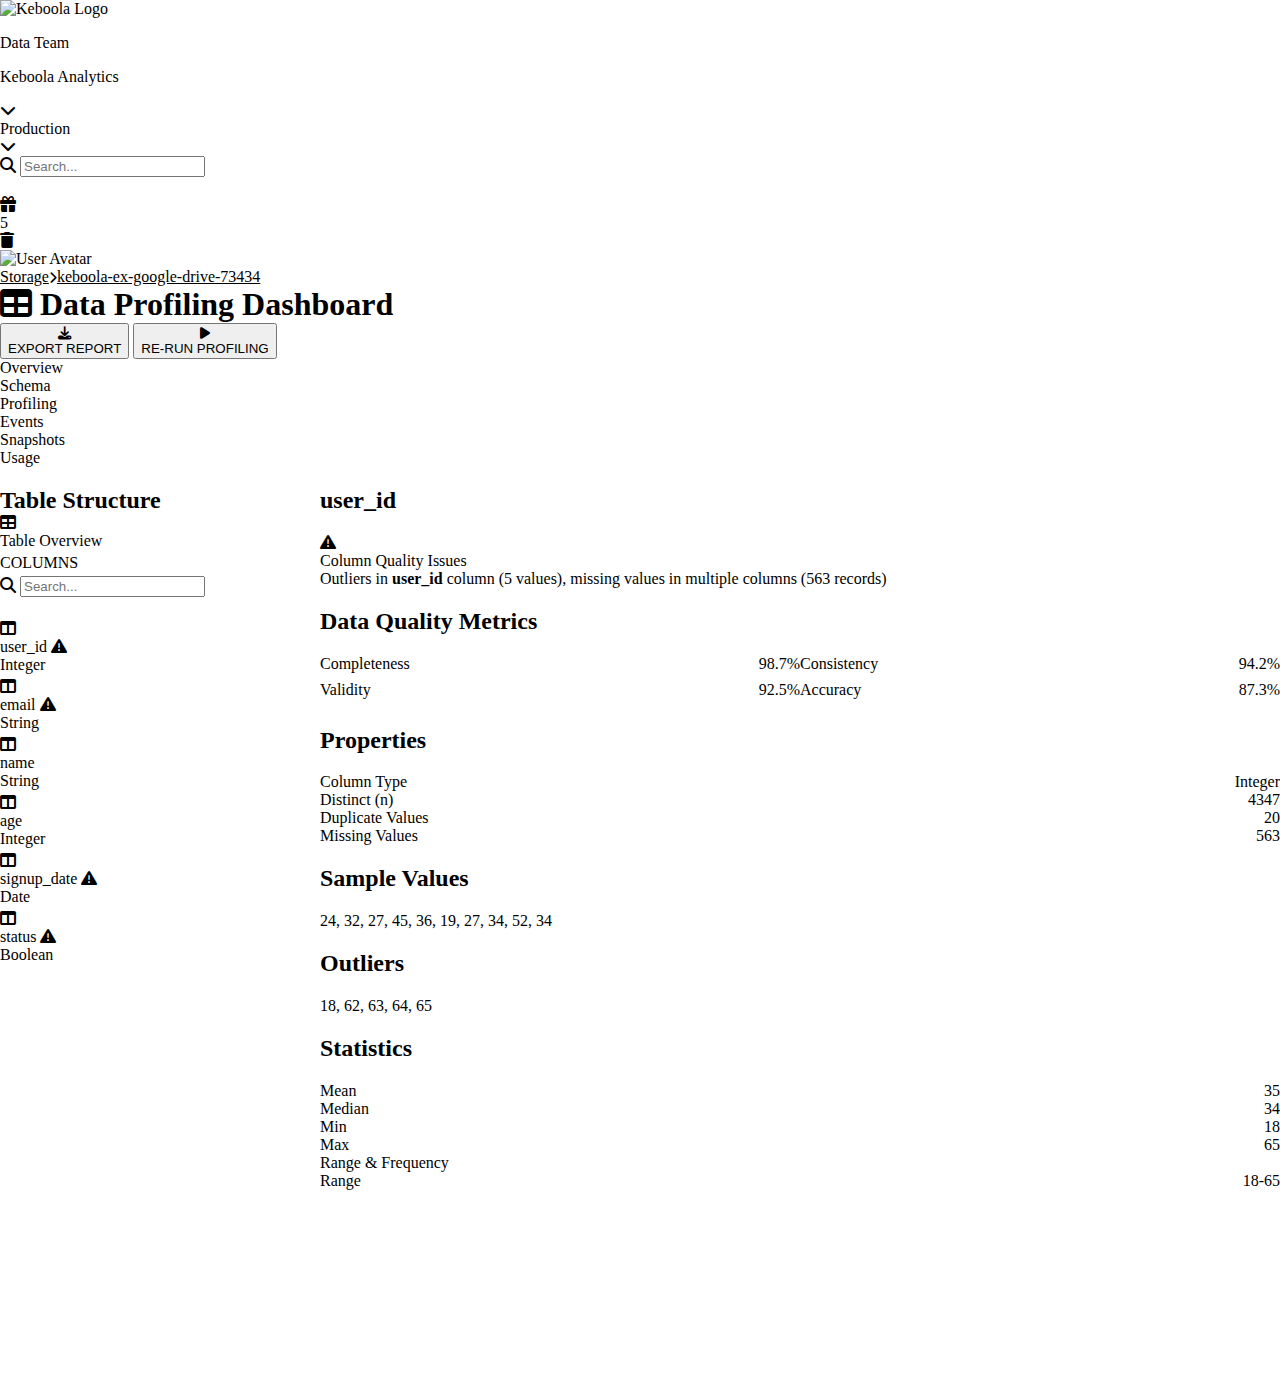
==== profiling.html @ 8a1598ea "MVP" ====
<!DOCTYPE html>
<html lang="en">
<head>
    <meta charset="UTF-8">
    <meta name="viewport" content="width=device-width, initial-scale=1.0">
    <title>Data Profiling - Keboola</title>
    
    <!-- Preload critical fonts for performance -->
    <link rel="preload" href="https://fonts.googleapis.com/css2?family=Inter:wght@400;500;600;700&display=swap" as="style">
    
    <!-- Required Dependencies -->
    <link href="https://fonts.googleapis.com/css2?family=Inter:wght@400;500;600;700&display=swap" rel="stylesheet">
    <link href="https://cdnjs.cloudflare.com/ajax/libs/font-awesome/6.5.1/css/all.min.css" rel="stylesheet">
    <link href="keboola-design-system/dist/design-system.css" rel="stylesheet">
    
    <!-- Chart.js -->
    <script src="https://cdn.jsdelivr.net/npm/chart.js"></script>
    
    <!-- REQUIRED: Base font styles -->
    <style>
        body {
            margin: 0;
            padding: 0;
            font-family: var(--font-family-base);
            background-color: var(--neutral-grey-50);
            color: var(--neutral-grey-800);
            line-height: var(--body-body-line-height);
        }
        
        /* Activity row styles */
        .activity-row {
            padding: var(--space-2);
            border-radius: 4px;
            cursor: pointer;
            transition: background-color 0.2s ease;
        }
        
        .activity-row:hover {
            background-color: var(--neutral-grey-100);
        }
        
        .activity-row.active {
            background-color: var(--secondary-blue-100);
        }
        
        .activity-row.active .activity-row__text {
            color: var(--secondary-blue-600);
            font-weight: 400;
        }
        
        .activity-row.active .fa-columns,
        .activity-row.active .fa-table {
            color: var(--secondary-blue-600) !important;
        }
    </style>
</head>
<body class="bg-grey-50">
    <!-- Topbar Component -->
    <nav class="topbar">
        <!-- Header section with logo, project info, avatar and notifications -->
        <div class="topbar__header">
            <div class="topbar__container">
                <!-- Left section with project and context -->
                <div class="topbar__section-primary">
                    <!-- Project selector -->
                    <div class="topbar__branding">
                        <img src="keboola-design-system/assets/logos/logo_navigation.svg" alt="Keboola Logo" class="topbar__logo">
                        <div class="topbar__details">
                            <p class="topbar__subtitle">Data Team</p>
                            <p class="topbar__title">Keboola Analytics</p>
                        </div>
                        <div class="icon-container icon-small">
                            <i class="fas fa-chevron-down icon-muted"></i>
                        </div>
                    </div>
                    
                    <!-- Context selector -->
                    <div class="topbar__context">
                        <span class="topbar__context-name">Production</span>
                        <div class="icon-container icon-small">
                            <i class="fas fa-chevron-down icon-muted"></i>
                        </div>
                    </div>
                </div>
                
                <!-- Right section with tools and user profile -->
                <div class="topbar__section-secondary">
                    <!-- Search -->
                    <div class="text-input size-medium">
                        <div class="content" style="min-height: 40px;">
                            <i class="fas fa-search" style="color: var(--neutral-grey-400);"></i>
                            <input type="text" placeholder="Search..." aria-label="Search columns and tables">
                        </div>
                    </div>
                    
                    <!-- Action Icons -->
                    <div class="topbar__actions">
                        <div class="icon-container icon-large topbar__action-item">
                            <i class="fas fa-gift icon-muted"></i>
                            <div class="topbar__indicator">5</div>
                        </div>
                        <div class="icon-container icon-large topbar__action-item">
                            <i class="fas fa-trash icon-muted"></i>
                        </div>
                    </div>
                    
                    <!-- User profile -->
                    <div class="topbar__avatar">
                        <img src="keboola-design-system/assets/avatars/placeholder.png" alt="User Avatar">
                    </div>
                </div>
            </div>
        </div>
    </nav>

    <!-- Main Content Container - The topbar.css automatically adds margin-top via .topbar ~ .page-container selector -->
    <div class="container page-container" style="padding: var(--space-8) var(--space-16) var(--space-16) var(--space-16)">
        <div class="content-wrapper" style="display: flex; flex-direction: column; gap: var(--space-4)">
            <!-- Breadcrumbs moved out of header -->
            
            <!-- Header with integrated breadcrumbs -->
            <header class="header" style="height: auto; min-height: 40px;">
                <div style="display: flex; flex-direction: column;">
                    <!-- Breadcrumbs now in header -->
                    <div class="breadcrumbs" style="display: flex; align-items: center; margin-bottom: var(--space-1);">
                        <div class="breadcrumbs__item">
                            <a href="#" class="link-body" style="color: var(--neutral-grey-400);">Storage</a>
                        </div>
                        <div class="breadcrumbs__divider" style="margin: 0 var(--space-2);">
                            <i class="fas fa-chevron-right icon-muted" style="font-size: 12px; color: var(--neutral-grey-400);"></i>
                        </div>
                        <div class="breadcrumbs__item">
                            <a href="#" class="link-body" style="color: var(--neutral-grey-400);">keboola-ex-google-drive-73434</a>
                        </div>
                    </div>
                    
                    <h1 class="header__title heading-1" style="margin: 0;">
                        <i class="fas fa-table icon-muted" style="margin-right: var(--space-2);"></i>
                        Data Profiling Dashboard
                    </h1>
                </div>
                <div class="header__actions">
                    <button class="btn btn-secondary btn-medium">
                        <div class="btn-icon">
                            <i class="fas fa-download icon-muted"></i>
                        </div>
                        <span class="btn-text button-text">EXPORT REPORT</span>
                    </button>
                    <button class="btn btn-primary btn-medium">
                        <div class="btn-icon">
                            <i class="fas fa-play text-white"></i>
                        </div>
                        <span class="btn-text button-text">RE-RUN PROFILING</span>
                    </button>
                </div>
            </header>
            
            <!-- Main Navigation Tabs -->
            <div class="tabs tabs-large">
                <div class="tab-item">
                    <div class="tab-content">
                        <div class="tab-text body-text-medium">Overview</div>
                    </div>
                    <div class="tab-active-line"></div>
                </div>
                <div class="tab-item">
                    <div class="tab-content">
                        <div class="tab-text body-text-medium">Schema</div>
                    </div>
                    <div class="tab-active-line"></div>
                </div>
                <div class="tab-item active">
                    <div class="tab-content">
                        <div class="tab-text body-text-medium">Profiling</div>
                    </div>
                    <div class="tab-active-line"></div>
                </div>
                <div class="tab-item">
                    <div class="tab-content">
                        <div class="tab-text body-text-medium">Events</div>
                    </div>
                    <div class="tab-active-line"></div>
                </div>
                <div class="tab-item">
                    <div class="tab-content">
                        <div class="tab-text body-text-medium">Snapshots</div>
                    </div>
                    <div class="tab-active-line"></div>
                </div>
                <div class="tab-item">
                    <div class="tab-content">
                        <div class="tab-text body-text-medium">Usage</div>
                    </div>
                    <div class="tab-active-line"></div>
                </div>
            </div>
            
            <!-- Main Content with Sidebar -->
            <section class="section">
                <!-- Main Content Grid -->
                <div class="content-layout" style="display: grid; grid-template-columns: 320px 1fr; gap: var(--space-4);">
                    <!-- Left Sidebar (1/3) - Tables List -->
                    <div class="card bg-white" style="padding: var(--space-2) var(--space-4) var(--space-4) var(--space-4);">
                        <h2 class="card__title heading-4" style="margin-bottom: var(--space-1);">Table Structure</h2>
                        <div class="card__content" style="padding: 0; display: flex; flex-direction: column; gap: var(--space-2);">
                            
                            <div style="display: flex; flex-direction: column; gap: 4px;">
                                <!-- Table Overview (removed section title) -->
                                <div class="activity-row" style="padding: var(--space-2); border-radius: 4px; cursor: pointer;" onclick="selectTableOverview(this)">
                                    <div class="activity-row__content">
                                        <div class="icon-container icon-small">
                                            <i class="fas fa-table icon-muted"></i>
                                        </div>
                                        <span class="activity-row__text">Table Overview</span>
                                    </div>
                                </div>
                                
                                <!-- Columns section title -->
                                <div style="margin: var(--space-1) 0; border-top: 1px solid var(--neutral-grey-200); padding-top: var(--space-3);">
                                    <span class="small-body-text-medium" style="color: var(--neutral-grey-800); text-transform: uppercase;">Columns</span>
                                </div>
                                
                                <!-- Search field moved below Columns divider -->
                                <div class="text-input" style="width: 100%; margin-bottom: var(--space-2);">
                                    <div class="content" style="min-height: 40px;">
                                        <i class="fas fa-search" style="color: var(--neutral-grey-400);"></i>
                                        <input type="text" placeholder="Search..." aria-label="Search columns">
                                    </div>
                                </div>
                                
                                <!-- Column items with consistent styling -->
                                <div class="activity-row" style="padding: var(--space-2); border-radius: 4px; cursor: pointer;" onclick="selectColumn('user_id', 'Integer', this)">
                                    <div class="activity-row__content">
                                        <div class="icon-container icon-small">
                                            <i class="fas fa-columns icon-muted"></i>
                                        </div>
                                        <div style="display: flex; align-items: center; gap: 4px;">
                                            <span class="activity-row__text">user_id</span>
                                            <div class="icon-container icon-small" title="Contains outliers">
                                                <i class="fas fa-exclamation-triangle" style="color: var(--warning-orange-500-base);"></i>
                                            </div>
                                        </div>
                                    </div>
                                    <div class="activity-row__meta">
                                        <span>Integer</span>
                                    </div>
                                </div>
                                
                                <div class="activity-row" style="padding: var(--space-2); border-radius: 4px; cursor: pointer;" onclick="selectColumn('email', 'String', this)">
                                    <div class="activity-row__content">
                                        <div class="icon-container icon-small">
                                            <i class="fas fa-columns icon-muted"></i>
                                        </div>
                                        <div style="display: flex; align-items: center; gap: 4px;">
                                            <span class="activity-row__text">email</span>
                                            <div class="icon-container icon-small" title="Contains missing values">
                                                <i class="fas fa-exclamation-triangle" style="color: var(--warning-orange-500-base);"></i>
                                            </div>
                                        </div>
                                    </div>
                                    <div class="activity-row__meta">
                                        <span>String</span>
                                    </div>
                                </div>
                                
                                <div class="activity-row" style="padding: var(--space-2); border-radius: 4px; cursor: pointer;" onclick="selectColumn('name', 'String', this)">
                                    <div class="activity-row__content">
                                        <div class="icon-container icon-small">
                                            <i class="fas fa-columns icon-muted"></i>
                                        </div>
                                        <span class="activity-row__text">name</span>
                                    </div>
                                    <div class="activity-row__meta">
                                        <span>String</span>
                                    </div>
                                </div>
                                
                                <div class="activity-row" style="padding: var(--space-2); border-radius: 4px; cursor: pointer;" onclick="selectColumn('age', 'Integer', this)">
                                    <div class="activity-row__content">
                                        <div class="icon-container icon-small">
                                            <i class="fas fa-columns icon-muted"></i>
                                        </div>
                                        <span class="activity-row__text">age</span>
                                    </div>
                                    <div class="activity-row__meta">
                                        <span>Integer</span>
                                    </div>
                                </div>
                                
                                <div class="activity-row" style="padding: var(--space-2); border-radius: 4px; cursor: pointer;" onclick="selectColumn('signup_date', 'Date', this)">
                                    <div class="activity-row__content">
                                        <div class="icon-container icon-small">
                                            <i class="fas fa-columns icon-muted"></i>
                                        </div>
                                        <div style="display: flex; align-items: center; gap: 4px;">
                                            <span class="activity-row__text">signup_date</span>
                                            <div class="icon-container icon-small" title="Contains missing values">
                                                <i class="fas fa-exclamation-triangle" style="color: var(--warning-orange-500-base);"></i>
                                            </div>
                                        </div>
                                    </div>
                                    <div class="activity-row__meta">
                                        <span>Date</span>
                                    </div>
                                </div>
                                
                                <div class="activity-row" style="padding: var(--space-2); border-radius: 4px; cursor: pointer;" onclick="selectColumn('status', 'Boolean', this)">
                                    <div class="activity-row__content">
                                        <div class="icon-container icon-small">
                                            <i class="fas fa-columns icon-muted"></i>
                                        </div>
                                        <div style="display: flex; align-items: center; gap: 4px;">
                                            <span class="activity-row__text">status</span>
                                            <div class="icon-container icon-small" title="Contains missing values">
                                                <i class="fas fa-exclamation-triangle" style="color: var(--warning-orange-500-base);"></i>
                                            </div>
                                        </div>
                                    </div>
                                    <div class="activity-row__meta">
                                        <span>Boolean</span>
                                    </div>
                                </div>
                            </div>
                        </div>
                    </div>

                    <!-- Right Content (2/3) - Data Summary and Quality -->
                    <div style="display: flex; flex-direction: column; gap: var(--space-4);">
                        <!-- Column Title -->
                        <h2 class="heading-2" id="column-title" style="padding-bottom: 0;">user_id</h2>
                        
                        <!-- Detected Issues Banner with Title -->
                        <div class="banner style-variant-warning">
                            <div class="icon-container icon-small">
                                <i class="fas fa-exclamation-triangle icon-warning"></i>
                            </div>
                            <div class="content">
                                <div class="title body-text-medium">Column Quality Issues</div>
                                <div class="text body-text">Outliers in <strong>user_id</strong> column (5 values), missing values in multiple columns (563 records)</div>
                            </div>
                        </div>
                        
                        <!-- Data Quality Widget -->
                        <div class="card bg-white">
                            <h2 class="card__title heading-4">Data Quality Metrics</h2>
                            <div class="card__content">
                                <div style="display: grid; grid-template-columns: 1fr 1fr; gap: var(--space-4);">
                                    <!-- Left column metrics -->
                                    <div style="display: flex; flex-direction: column; gap: var(--space-3);">
                                        <div>
                                            <div class="body-text-medium" style="margin-bottom: var(--space-2); display: flex; justify-content: space-between;">
                                                <span style="color: var(--neutral-grey-500-base); font-weight: 400;">Completeness</span>
                                                <span>98.7%</span>
                                            </div>
                                            <div style="height: 8px; background-color: var(--neutral-grey-200); border-radius: 4px;">
                                                <div style="height: 100%; width: 98.7%; background-color: var(--success-green-500-base); border-radius: 4px;"></div>
                                            </div>
                                        </div>
                                        
                                        <div>
                                            <div class="body-text-medium" style="margin-bottom: var(--space-2); display: flex; justify-content: space-between;">
                                                <span style="color: var(--neutral-grey-500-base); font-weight: 400;">Validity</span>
                                                <span>92.5%</span>
                                            </div>
                                            <div style="height: 8px; background-color: var(--neutral-grey-200); border-radius: 4px;">
                                                <div style="height: 100%; width: 92.5%; background-color: var(--success-green-500-base); border-radius: 4px;"></div>
                                            </div>
                                        </div>
                                    </div>
                                    
                                    <!-- Right column metrics -->
                                    <div style="display: flex; flex-direction: column; gap: var(--space-3);">
                                        <div>
                                            <div class="body-text-medium" style="margin-bottom: var(--space-2); display: flex; justify-content: space-between;">
                                                <span style="color: var(--neutral-grey-500-base); font-weight: 400;">Consistency</span>
                                                <span>94.2%</span>
                                            </div>
                                            <div style="height: 8px; background-color: var(--neutral-grey-200); border-radius: 4px;">
                                                <div style="height: 100%; width: 94.2%; background-color: var(--success-green-500-base); border-radius: 4px;"></div>
                                            </div>
                                        </div>
                                        
                                        <div>
                                            <div class="body-text-medium" style="margin-bottom: var(--space-2); display: flex; justify-content: space-between;">
                                                <span style="color: var(--neutral-grey-500-base); font-weight: 400;">Accuracy</span>
                                                <span>87.3%</span>
                                            </div>
                                            <div style="height: 8px; background-color: var(--neutral-grey-200); border-radius: 4px;">
                                                <div style="height: 100%; width: 87.3%; background-color: var(--warning-orange-500-base); border-radius: 4px;"></div>
                                            </div>
                                        </div>
                                    </div>
                                </div>
                            </div>
                        </div>
                        
                        <!-- Properties -->
                        <div class="card bg-white">
                            <h2 class="card__title heading-4">Properties</h2>
                            <div class="card__content">
                                <div style="display: flex; flex-direction: column; gap: var(--space-2);">
                                    <div style="display: flex; justify-content: space-between; margin-bottom: var(--space-1);">
                                        <span class="body-text-medium" style="color: var(--neutral-grey-500-base); font-weight: 400;">Column Type</span>
                                        <span class="body-text-medium">Integer</span>
                                    </div>
                                    <div style="display: flex; justify-content: space-between; margin-bottom: var(--space-1);">
                                        <span class="body-text-medium" style="color: var(--neutral-grey-500-base); font-weight: 400;">Distinct (n)</span>
                                        <span class="body-text-medium">4347</span>
                                    </div>
                                    <div style="display: flex; justify-content: space-between; margin-bottom: var(--space-1);">
                                        <span class="body-text-medium" style="color: var(--neutral-grey-500-base); font-weight: 400;">Duplicate Values</span>
                                        <span class="body-text-medium">20</span>
                                    </div>
                                    <div style="display: flex; justify-content: space-between; margin-bottom: var(--space-1);">
                                        <span class="body-text-medium" style="color: var(--neutral-grey-500-base); font-weight: 400;">Missing Values</span>
                                        <span class="body-text-medium">563</span>
                                    </div>
                                </div>
                            </div>
                        </div>
                        
                        <!-- Sample Values Card -->
                        <div class="card bg-white">
                            <h2 class="card__title heading-4">Sample Values</h2>
                            <div class="card__content">
                                <span class="body-text-medium">24, 32, 27, 45, 36, 19, 27, 34, 52, 34</span>
                            </div>
                        </div>
                        
                        <!-- Outliers Card -->
                        <div class="card bg-white">
                            <h2 class="card__title heading-4">Outliers</h2>
                            <div class="card__content">
                                <span class="body-text-medium">18, 62, 63, 64, 65</span>
                            </div>
                        </div>

                        <!-- Statistics Card -->
                        <div class="card bg-white">
                            <h2 class="card__title heading-4">Statistics</h2>
                            <div class="card__content">
                                <div style="display: flex; flex-direction: column; gap: var(--space-2);">
                                    <div style="display: flex; justify-content: space-between; margin-bottom: var(--space-1);">
                                        <span class="body-text-medium" style="color: var(--neutral-grey-500-base); font-weight: 400;">Mean</span>
                                        <span class="body-text-medium">35</span>
                                    </div>
                                    <div style="display: flex; justify-content: space-between; margin-bottom: var(--space-1);">
                                        <span class="body-text-medium" style="color: var(--neutral-grey-500-base); font-weight: 400;">Median</span>
                                        <span class="body-text-medium">34</span>
                                    </div>
                                    <div style="display: flex; justify-content: space-between; margin-bottom: var(--space-1);">
                                        <span class="body-text-medium" style="color: var(--neutral-grey-500-base); font-weight: 400;">Min</span>
                                        <span class="body-text-medium">18</span>
                                    </div>
                                    <div style="display: flex; justify-content: space-between; margin-bottom: var(--space-1);">
                                        <span class="body-text-medium" style="color: var(--neutral-grey-500-base); font-weight: 400;">Max</span>
                                        <span class="body-text-medium">65</span>
                                    </div>
                                </div>
                            </div>
                        </div>
                        
                        <!-- Range & Frequency -->
                        <div class="card">
                            <div class="card__header">
                                <span class="card__title">Range & Frequency</span>
                            </div>
                            <div class="card__content">
                                <div style="display: flex; justify-content: space-between; margin-bottom: var(--space-2);">
                                    <span class="body-text-medium" style="color: var(--neutral-grey-500-base); font-weight: 400;">Range</span>
                                    <span class="body-text-medium">18-65</span>
                                </div>
                                <div style="height: 200px;">
                                    <canvas id="frequencyChart"></canvas>
                                </div>
                            </div>
                        </div>
                    </div>
                </div>
            </section>
        </div>
    </div>

    <script>
        // Column data mapping (sample data for each column)
        const columnData = {
            'user_id': {
                properties: {
                    columnType: 'Integer',
                    distinct: 12458,
                    duplicates: 0,
                    missing: 0
                },
                sampleValues: '10001, 10002, 10003, 10004, 10005, 10006, 10007, 10008, 10009, 10010',
                outliers: '20455, 20456, 20457, 20458, 20459',
                statistics: {
                    mean: 15229,
                    median: 15230,
                    min: 10001,
                    max: 20458
                },
                qualityMetrics: {
                    completeness: 100.0,
                    validity: 100.0,
                    consistency: 100.0,
                    accuracy: 100.0
                },
                rangeFrequency: {
                    range: '10001-20458',
                    chartData: [2491, 2492, 2491, 2492, 2492]
                }
            },
            'email': {
                properties: {
                    columnType: 'String',
                    distinct: 12245,
                    duplicates: 213,
                    missing: 124
                },
                sampleValues: 'john.doe@company.com, alice.smith@email.net, robert.jones@domain.org, sarah.wilson@mail.com',
                outliers: 'n/a',
                statistics: {
                    mean: 'N/A',
                    median: 'N/A',
                    min: 'N/A',
                    max: 'N/A'
                },
                qualityMetrics: {
                    completeness: 99.0,
                    validity: 98.2,
                    consistency: 97.1,
                    accuracy: 96.5
                },
                rangeFrequency: {
                    range: 'N/A',
                    chartData: [1224, 3674, 4898, 1837, 612]
                }
            },
            'name': {
                properties: {
                    columnType: 'String',
                    distinct: 11245,
                    duplicates: 1213,
                    missing: 89
                },
                sampleValues: 'John Smith, Alice Johnson, Robert Wilson, Sarah Davis, Michael Brown',
                outliers: 'n/a',
                statistics: {
                    mean: 'N/A',
                    median: 'N/A',
                    min: 'N/A',
                    max: 'N/A'
                },
                qualityMetrics: {
                    completeness: 99.3,
                    validity: 99.8,
                    consistency: 94.2,
                    accuracy: 95.6
                },
                rangeFrequency: {
                    range: 'N/A',
                    chartData: [2249, 3374, 4122, 1837, 787]
                }
            },
            'age': {
                properties: {
                    columnType: 'Integer',
                    distinct: 82,
                    duplicates: 12376,
                    missing: 156
                },
                sampleValues: '25, 31, 42, 28, 35, 47, 39, 33, 51, 29',
                outliers: '14, 15, 92, 95, 97',
                statistics: {
                    mean: 38,
                    median: 35,
                    min: 14,
                    max: 97
                },
                qualityMetrics: {
                    completeness: 98.7,
                    validity: 99.1,
                    consistency: 95.8,
                    accuracy: 94.7
                },
                rangeFrequency: {
                    range: '14-97',
                    chartData: [624, 4983, 4858, 1837, 156]
                }
            },
            'signup_date': {
                properties: {
                    columnType: 'Date',
                    distinct: 892,
                    duplicates: 11566,
                    missing: 279
                },
                sampleValues: '2024-02-15, 2024-02-14, 2024-02-13, 2024-02-12, 2024-02-11',
                outliers: '2020-01-12, 2020-02-23',
                statistics: {
                    mean: '2022-08-15',
                    median: '2023-06-23',
                    min: '2020-01-12',
                    max: '2024-02-15'
                },
                qualityMetrics: {
                    completeness: 97.8,
                    validity: 99.9,
                    consistency: 93.2,
                    accuracy: 96.1
                },
                rangeFrequency: {
                    range: '2020-2024',
                    chartData: [623, 1245, 2491, 3736, 4363]
                }
            },
            'status': {
                properties: {
                    columnType: 'Boolean',
                    distinct: 2,
                    duplicates: 12456,
                    missing: 53
                },
                sampleValues: 'true, false, true, true, false',
                outliers: 'n/a',
                statistics: {
                    mean: '0.82 (82% true)',
                    median: 'N/A',
                    min: 'false',
                    max: 'true'
                },
                qualityMetrics: {
                    completeness: 99.6,
                    validity: 100.0,
                    consistency: 100.0,
                    accuracy: 99.5
                },
                rangeFrequency: {
                    range: 'Boolean',
                    chartData: [82, 18, 0, 0, 0]
                }
            }
        };

        // Function to update content based on selected column
        function selectColumn(columnName, columnType, element) {
            // Update active status in column list
            const allColumns = document.querySelectorAll('.activity-row');
            allColumns.forEach(col => {
                col.classList.remove('active');
                
                // Reset icon muted state
                const icon = col.querySelector('.fas.fa-columns');
                if (icon) {
                    icon.classList.add('icon-muted');
                }
            });
            
            // Set active styles for selected column
            element.classList.add('active');
            
            // Update column icon
            const columnIcon = element.querySelector('.fas.fa-columns');
            if (columnIcon) {
                columnIcon.classList.remove('icon-muted');
            }
            
            // Get column data
            const data = columnData[columnName];
            if (!data) return;
            
            // Restore the original column view if we're coming from table overview
            const rightPanel = document.querySelector('.content-layout > div:last-child');
            if (rightPanel) {
                // Check if we're in table overview mode
                const cards = rightPanel.querySelectorAll('.card');
                if (cards.length > 0) {
                    const firstCardTitle = cards[0].querySelector('.card__title');
                    if (firstCardTitle && firstCardTitle.textContent === 'Data Summary') {
                        // We need to restore the column view structure
                        rightPanel.innerHTML = `
                            <h2 class="heading-2" id="column-title" style="padding-bottom: 0;">${columnName}</h2>
                            
                            <div class="banner style-variant-warning">
                                <div class="icon-container icon-small">
                                    <i class="fas fa-exclamation-triangle icon-warning"></i>
                                </div>
                                <div class="content">
                                    <div class="title body-text-medium">Column Quality Issues</div>
                                    <div class="text body-text"></div>
                                </div>
                            </div>
                            
                            <div class="card bg-white">
                                <h2 class="card__title heading-4">Data Quality Metrics</h2>
                                <div class="card__content">
                                    <div style="display: grid; grid-template-columns: 1fr 1fr; gap: var(--space-4);">
                                        <!-- Left column metrics -->
                                        <div style="display: flex; flex-direction: column; gap: var(--space-3);">
                                            <div>
                                                <div class="body-text-medium" style="margin-bottom: var(--space-2); display: flex; justify-content: space-between;">
                                                    <span style="color: var(--neutral-grey-500-base); font-weight: 400;">Completeness</span>
                                                    <span>98.7%</span>
                                                </div>
                                                <div style="height: 8px; background-color: var(--neutral-grey-200); border-radius: 4px;">
                                                    <div style="height: 100%; width: 98.7%; background-color: var(--success-green-500-base); border-radius: 4px;"></div>
                                                </div>
                                            </div>
                                            
                                            <div>
                                                <div class="body-text-medium" style="margin-bottom: var(--space-2); display: flex; justify-content: space-between;">
                                                    <span style="color: var(--neutral-grey-500-base); font-weight: 400;">Validity</span>
                                                    <span>92.5%</span>
                                                </div>
                                                <div style="height: 8px; background-color: var(--neutral-grey-200); border-radius: 4px;">
                                                    <div style="height: 100%; width: 92.5%; background-color: var(--success-green-500-base); border-radius: 4px;"></div>
                                                </div>
                                            </div>
                                        </div>
                                        
                                        <!-- Right column metrics -->
                                        <div style="display: flex; flex-direction: column; gap: var(--space-3);">
                                            <div>
                                                <div class="body-text-medium" style="margin-bottom: var(--space-2); display: flex; justify-content: space-between;">
                                                    <span style="color: var(--neutral-grey-500-base); font-weight: 400;">Consistency</span>
                                                    <span>94.2%</span>
                                                </div>
                                                <div style="height: 8px; background-color: var(--neutral-grey-200); border-radius: 4px;">
                                                    <div style="height: 100%; width: 94.2%; background-color: var(--success-green-500-base); border-radius: 4px;"></div>
                                                </div>
                                            </div>
                                            
                                            <div>
                                                <div class="body-text-medium" style="margin-bottom: var(--space-2); display: flex; justify-content: space-between;">
                                                    <span style="color: var(--neutral-grey-500-base); font-weight: 400;">Accuracy</span>
                                                    <span>87.3%</span>
                                                </div>
                                                <div style="height: 8px; background-color: var(--neutral-grey-200); border-radius: 4px;">
                                                    <div style="height: 100%; width: 87.3%; background-color: var(--warning-orange-500-base); border-radius: 4px;"></div>
                                                </div>
                                            </div>
                                        </div>
                                    </div>
                                </div>
                            </div>
                            
                            <div class="card bg-white">
                                <h2 class="card__title heading-4">Properties</h2>
                                <div class="card__content"></div>
                            </div>
                            
                            <div class="card bg-white">
                                <h2 class="card__title heading-4">Sample Values</h2>
                                <div class="card__content"></div>
                            </div>
                            
                            <div class="card bg-white">
                                <h2 class="card__title heading-4">Outliers</h2>
                                <div class="card__content"></div>
                            </div>

                            <div class="card bg-white">
                                <h2 class="card__title heading-4">Statistics</h2>
                                <div class="card__content"></div>
                            </div>
                            
                            <div class="card">
                                <div class="card__header">
                                    <span class="card__title">Range & Frequency</span>
                                </div>
                                <div class="card__content">
                                    <div style="display: flex; justify-content: space-between; margin-bottom: var(--space-2);">
                                        <span class="body-text-medium" style="color: var(--neutral-grey-500-base); font-weight: 400;">Range</span>
                                        <span class="body-text-medium">18-65</span>
                                    </div>
                                    <div style="height: 200px;">
                                        <canvas id="frequencyChart"></canvas>
                                    </div>
                                </div>
                            </div>
                        `;
                    }
                }
            }
            
            // Update banner content with column name
            const bannerTitleElement = document.querySelector('.banner .title');
            const bannerTextElement = document.querySelector('.banner .text');
            
            if (bannerTitleElement && bannerTextElement) {
                // Check if the selected column has a warning icon
                const selectedColumn = document.querySelector('.activity-row.active');
                const hasWarningIcon = selectedColumn && selectedColumn.querySelector('.fa-exclamation-triangle');
                
                if (hasWarningIcon) {
                    bannerTitleElement.textContent = 'Column Quality Issues';
                    
                    // Create appropriate warning message based on column data
                    let warningMessage = '';
                    
                    // Check for outliers
                    if (data.outliers && data.outliers !== 'n/a') {
                        const outliersList = data.outliers.split(',');
                        warningMessage += `${outliersList.length} outliers found`;
                    }
                    
                    // Check for missing values
                    if (data.properties.missing > 0) {
                        if (warningMessage) {
                            warningMessage += ', ';
                        }
                        warningMessage += `${data.properties.missing} missing values`;
                    }
                    
                    bannerTextElement.innerHTML = warningMessage;
                    
                    // Show the banner
                    const bannerElement = document.querySelector('.banner');
                    if (bannerElement) {
                        bannerElement.style.display = '';
                    }
                } else {
                    // Hide the banner if no warning icon
                    const bannerElement = document.querySelector('.banner');
                    if (bannerElement) {
                        bannerElement.style.display = 'none';
                    }
                }
            }
            
            // Update column title at the top of the right panel
            const columnTitleElement = document.getElementById('column-title');
            if (columnTitleElement) {
                columnTitleElement.textContent = columnName;
            }
            
            // Use helper function to find and update elements
            function updateCardContent(cardTitleText, newContent) {
                const cardTitles = document.querySelectorAll('.card__title');
                for (let i = 0; i < cardTitles.length; i++) {
                    if (cardTitles[i].textContent.trim() === cardTitleText) {
                        const contentEl = cardTitles[i].closest('.card').querySelector('.card__content');
                        if (contentEl) {
                            contentEl.innerHTML = newContent;
                            return true;
                        }
                    }
                }
                return false;
            }
            
            // Update Properties card
            updateCardContent('Properties', `
                <div style="display: flex; flex-direction: column; gap: var(--space-2);">
                    <div style="display: flex; justify-content: space-between; margin-bottom: var(--space-1);">
                        <span class="body-text-medium" style="color: var(--neutral-grey-500-base); font-weight: 400;">Column Type</span>
                        <span class="body-text-medium">${data.properties.columnType}</span>
                    </div>
                    <div style="display: flex; justify-content: space-between; margin-bottom: var(--space-1);">
                        <span class="body-text-medium" style="color: var(--neutral-grey-500-base); font-weight: 400;">Distinct (n)</span>
                        <span class="body-text-medium">${data.properties.distinct}</span>
                    </div>
                    <div style="display: flex; justify-content: space-between; margin-bottom: var(--space-1);">
                        <span class="body-text-medium" style="color: var(--neutral-grey-500-base); font-weight: 400;">Duplicate Values</span>
                        <span class="body-text-medium">${data.properties.duplicates}</span>
                    </div>
                    <div style="display: flex; justify-content: space-between; margin-bottom: var(--space-1);">
                        <span class="body-text-medium" style="color: var(--neutral-grey-500-base); font-weight: 400;">Missing Values</span>
                        <span class="body-text-medium">${data.properties.missing}</span>
                    </div>
                </div>
            `);
            
            // Update Sample Values card
            updateCardContent('Sample Values', `
                <span class="body-text-medium">${data.sampleValues}</span>
            `);
            
            // Update Outliers card
            updateCardContent('Outliers', `
                <span class="body-text-medium">${data.outliers}</span>
            `);
            
            // Update Statistics card
            updateCardContent('Statistics', `
                <div style="display: flex; flex-direction: column; gap: var(--space-2);">
                    <div style="display: flex; justify-content: space-between; margin-bottom: var(--space-1);">
                        <span class="body-text-medium" style="color: var(--neutral-grey-500-base); font-weight: 400;">Mean</span>
                        <span class="body-text-medium">${data.statistics.mean}</span>
                    </div>
                    <div style="display: flex; justify-content: space-between; margin-bottom: var(--space-1);">
                        <span class="body-text-medium" style="color: var(--neutral-grey-500-base); font-weight: 400;">Median</span>
                        <span class="body-text-medium">${data.statistics.median}</span>
                    </div>
                    <div style="display: flex; justify-content: space-between; margin-bottom: var(--space-1);">
                        <span class="body-text-medium" style="color: var(--neutral-grey-500-base); font-weight: 400;">Min</span>
                        <span class="body-text-medium">${data.statistics.min}</span>
                    </div>
                    <div style="display: flex; justify-content: space-between; margin-bottom: var(--space-1);">
                        <span class="body-text-medium" style="color: var(--neutral-grey-500-base); font-weight: 400;">Max</span>
                        <span class="body-text-medium">${data.statistics.max}</span>
                    </div>
                </div>
            `);
            
            // Update Quality Metrics
            updateQualityMetrics(data.qualityMetrics);
            
            // Update Range & Frequency
            const rangeFrequencyCards = document.querySelectorAll('.card__title');
            for (let i = 0; i < rangeFrequencyCards.length; i++) {
                if (rangeFrequencyCards[i].textContent.trim() === 'Range & Frequency') {
                    const contentEl = rangeFrequencyCards[i].closest('.card').querySelector('.card__content');
                    if (contentEl) {
                        const firstDiv = contentEl.querySelector('div:first-child');
                        if (firstDiv) {
                            firstDiv.innerHTML = `
                                <span class="body-text-medium" style="color: var(--neutral-grey-500-base); font-weight: 400;">Range</span>
                                <span class="body-text-medium">${data.rangeFrequency.range}</span>
                            `;
                        }
                    }
                    break;
                }
            }
            
            // Update chart
            updateFrequencyChart(columnName, data.rangeFrequency.chartData);
            
            // Update URL with column parameter to enable bookmarking and sharing
            const url = new URL(window.location.href);
            url.searchParams.set('column', columnName);
            history.pushState({column: columnName}, '', url);
        }
        
        // Helper function to update quality metrics
        function updateQualityMetrics(metrics) {
            // Find the Data Quality Metrics card
            const cardTitles = document.querySelectorAll('.card__title');
            let qualityMetricsCard = null;
            
            for (let i = 0; i < cardTitles.length; i++) {
                if (cardTitles[i].textContent.trim() === 'Data Quality Metrics') {
                    qualityMetricsCard = cardTitles[i].closest('.card');
                    break;
                }
            }
            
            if (!qualityMetricsCard) return;
            
            // Get the grid container for metrics
            const gridContainer = qualityMetricsCard.querySelector('.card__content > div');
            if (!gridContainer) return;
            
            // Get the left and right columns
            const columns = gridContainer.querySelectorAll('div');
            if (columns.length < 2) return;
            
            // Update Completeness (first metric in left column)
            const completenessContainer = columns[0].querySelector('div:first-child');
            if (completenessContainer) {
                const completenessLabel = completenessContainer.querySelector('.body-text-medium');
                if (completenessLabel) {
                    completenessLabel.innerHTML = `
                        <span style="color: var(--neutral-grey-500-base); font-weight: 400;">Completeness</span>
                        <span>${metrics.completeness}%</span>
                    `;
                    
                    const progressBarContainer = completenessContainer.querySelector('div:last-child');
                    if (progressBarContainer) {
                        const progressBar = progressBarContainer.querySelector('div');
                        if (progressBar) {
                            progressBar.style.width = `${metrics.completeness}%`;
                            progressBar.style.backgroundColor = metrics.completeness < 90 ? 
                                'var(--warning-orange-500-base)' : 'var(--success-green-500-base)';
                        }
                    }
                }
            }
            
            // Update Validity (second metric in left column)
            const validityContainer = columns[0].querySelector('div:nth-child(2)');
            if (validityContainer) {
                const validityLabel = validityContainer.querySelector('.body-text-medium');
                if (validityLabel) {
                    validityLabel.innerHTML = `
                        <span style="color: var(--neutral-grey-500-base); font-weight: 400;">Validity</span>
                        <span>${metrics.validity}%</span>
                    `;
                    
                    const progressBarContainer = validityContainer.querySelector('div:last-child');
                    if (progressBarContainer) {
                        const progressBar = progressBarContainer.querySelector('div');
                        if (progressBar) {
                            progressBar.style.width = `${metrics.validity}%`;
                            progressBar.style.backgroundColor = metrics.validity < 90 ? 
                                'var(--warning-orange-500-base)' : 'var(--success-green-500-base)';
                        }
                    }
                }
            }
            
            // Update Consistency (first metric in right column)
            const consistencyContainer = columns[1].querySelector('div:first-child');
            if (consistencyContainer) {
                const consistencyLabel = consistencyContainer.querySelector('.body-text-medium');
                if (consistencyLabel) {
                    consistencyLabel.innerHTML = `
                        <span style="color: var(--neutral-grey-500-base); font-weight: 400;">Consistency</span>
                        <span>${metrics.consistency}%</span>
                    `;
                    
                    const progressBarContainer = consistencyContainer.querySelector('div:last-child');
                    if (progressBarContainer) {
                        const progressBar = progressBarContainer.querySelector('div');
                        if (progressBar) {
                            progressBar.style.width = `${metrics.consistency}%`;
                            progressBar.style.backgroundColor = metrics.consistency < 90 ? 
                                'var(--warning-orange-500-base)' : 'var(--success-green-500-base)';
                        }
                    }
                }
            }
            
            // Update Accuracy (second metric in right column)
            const accuracyContainer = columns[1].querySelector('div:nth-child(2)');
            if (accuracyContainer) {
                const accuracyLabel = accuracyContainer.querySelector('.body-text-medium');
                if (accuracyLabel) {
                    accuracyLabel.innerHTML = `
                        <span style="color: var(--neutral-grey-500-base); font-weight: 400;">Accuracy</span>
                        <span>${metrics.accuracy}%</span>
                    `;
                    
                    const progressBarContainer = accuracyContainer.querySelector('div:last-child');
                    if (progressBarContainer) {
                        const progressBar = progressBarContainer.querySelector('div');
                        if (progressBar) {
                            progressBar.style.width = `${metrics.accuracy}%`;
                            progressBar.style.backgroundColor = metrics.accuracy < 90 ? 
                                'var(--warning-orange-500-base)' : 'var(--success-green-500-base)';
                        }
                    }
                }
            }
        }
        
        // Update the frequency chart
        function updateFrequencyChart(columnName, chartData) {
            const frequencyChartCanvas = document.getElementById('frequencyChart');
            if (!frequencyChartCanvas) return;
            
            // Define labels based on column type
            let labels;
            if (columnName === 'status') {
                labels = ['true', 'false'];
            } else if (columnName === 'signup_date') {
                labels = ['2010-2015', '2016-2018', '2019-2020', '2021-2022', '2023'];
            } else if (columnName === 'age') {
                labels = ['<20', '20-35', '36-50', '51-65', '>65'];
            } else if (columnName === 'user_id') {
                labels = ['10-25', '26-35', '36-45', '46-55', '56-65'];
            } else if (columnName === 'email' || columnName === 'name') {
                labels = ['Length ≤10', '10<Length≤20', '20<Length≤30', '30<Length≤40', 'Length>40'];
            } else {
                labels = ['Cat 1', 'Cat 2', 'Cat 3', 'Cat 4', 'Cat 5'];
            }
            
            // Destroy existing chart if it exists
            const existingChart = Chart.getChart(frequencyChartCanvas);
            if (existingChart) {
                existingChart.destroy();
            }
            
            // Create new chart
            new Chart(frequencyChartCanvas, {
                type: columnName === 'signup_date' ? 'bar' : 'bar',
                data: {
                    labels: labels,
                    datasets: columnName === 'signup_date' ? [
                        {
                            data: chartData,
                            backgroundColor: 'rgba(145, 107, 233, 0.2)',
                            borderColor: 'rgb(145, 107, 233)',
                            borderWidth: 1,
                            barThickness: 15
                        },
                        {
                            type: 'line',
                            data: chartData,
                            borderColor: 'rgb(145, 107, 233)',
                            borderWidth: 2,
                            pointBackgroundColor: 'rgb(145, 107, 233)',
                            pointRadius: 4,
                            tension: 0.3,
                            fill: false
                        }
                    ] : columnName === 'email' || columnName === 'name' ? [{
                        data: chartData,
                        backgroundColor: 'rgba(75, 210, 110, 0.8)',
                        borderColor: 'rgb(75, 210, 110)',
                        borderWidth: 1,
                        barThickness: 15
                    }] : columnName === 'user_id' || columnName === 'age' ? [{
                        data: chartData,
                        backgroundColor: 'rgba(31, 143, 255, 0.8)',
                        borderColor: 'rgb(31, 143, 255)',
                        borderWidth: 1,
                        barThickness: 15
                    }] : [{
                        data: chartData,
                        backgroundColor: 'rgba(255, 145, 15, 0.8)',
                        borderColor: 'rgb(255, 145, 15)',
                        borderWidth: 1,
                        barThickness: 15
                    }]
                },
                options: {
                    responsive: true,
                    maintainAspectRatio: false,
                    plugins: {
                        legend: {
                            display: false
                        },
                        tooltip: {
                            callbacks: {
                                label: function(context) {
                                    return context.raw + ' occurrences';
                                }
                            }
                        }
                    },
                    scales: {
                        x: {
                            grid: {
                                display: false
                            }
                        },
                        y: {
                            beginAtZero: true,
                            grid: {
                                color: 'rgba(217, 221, 229, 0.5)'
                            },
                            ticks: {
                                stepSize: 20
                            }
                        }
                    }
                }
            });
        }
        
        // Function to display table overview
        function selectTableOverview(element) {
            // Update active status in column list
            const allColumns = document.querySelectorAll('.activity-row');
            allColumns.forEach(col => {
                col.classList.remove('active');
                
                // Reset icon muted state
                const icon = col.querySelector('.fas.fa-columns');
                if (icon) {
                    icon.classList.add('icon-muted');
                }
            });
            
            // Set active styles for selected element
            element.classList.add('active');
            
            // Update icon appearance
            const tableIcon = element.querySelector('.fas.fa-table');
            if (tableIcon) {
                tableIcon.classList.remove('icon-muted');
            }
            
            // Update column title at the top of the right panel
            const columnTitleElement = document.getElementById('column-title');
            if (columnTitleElement) {
                columnTitleElement.textContent = 'Table Overview';
            }
            
            // Remove the warning banner when viewing table overview
            const bannerElement = document.querySelector('.banner');
            if (bannerElement) {
                bannerElement.style.display = 'none';
            }
            
            // Create and display overview cards
            const rightPanel = document.querySelector('.content-layout > div:last-child');
            if (rightPanel) {
                // Save the original column title
                const originalTitle = rightPanel.querySelector('#column-title');
                const titleHtml = originalTitle ? originalTitle.outerHTML : '<h2 class="heading-2" id="column-title" style="padding-bottom: 0;">Table Overview</h2>';
                
                // Create overview content with multiple cards
                rightPanel.innerHTML = `
                    ${titleHtml}
                    
                    <!-- Data Overview Card -->
                    <div class="card bg-white">
                        <h2 class="card__title heading-4">Data Summary</h2>
                        <div class="card__content">
                            <div style="display: flex; flex-direction: column; gap: var(--space-2);">
                                <div style="display: flex; justify-content: space-between; margin-bottom: var(--space-1);">
                                    <span class="body-text-medium" style="color: var(--neutral-grey-500-base); font-weight: 400;">Number of Columns</span>
                                    <span class="body-text-medium">6</span>
                                </div>
                                <div style="display: flex; justify-content: space-between; margin-bottom: var(--space-1);">
                                    <span class="body-text-medium" style="color: var(--neutral-grey-500-base); font-weight: 400;">Number of Rows</span>
                                    <span class="body-text-medium">12,458</span>
                                </div>
                                <div style="display: flex; justify-content: space-between; margin-bottom: var(--space-1);">
                                    <span class="body-text-medium" style="color: var(--neutral-grey-500-base); font-weight: 400;">Data Size</span>
                                    <span class="body-text-medium">4.8 MB</span>
                                </div>
                            </div>
                        </div>
                    </div>

                    <!-- Quality Metrics Overview -->
                    <div class="card bg-white">
                        <h2 class="card__title heading-4">Average Quality Metrics</h2>
                        <div class="card__content">
                            <div style="display: grid; grid-template-columns: 1fr 1fr; gap: var(--space-4);">
                                <!-- Left column metrics -->
                                <div style="display: flex; flex-direction: column; gap: var(--space-3);">
                                    <div>
                                        <div class="body-text-medium" style="margin-bottom: var(--space-2); display: flex; justify-content: space-between;">
                                            <span style="color: var(--neutral-grey-500-base); font-weight: 400;">Completeness</span>
                                            <span>94.8%</span>
                                        </div>
                                        <div style="height: 8px; background-color: var(--neutral-grey-200); border-radius: 4px;">
                                            <div style="height: 100%; width: 94.8%; background-color: var(--success-green-500-base); border-radius: 4px;"></div>
                                        </div>
                                    </div>
                                    
                                    <div>
                                        <div class="body-text-medium" style="margin-bottom: var(--space-2); display: flex; justify-content: space-between;">
                                            <span style="color: var(--neutral-grey-500-base); font-weight: 400;">Validity</span>
                                            <span>91.2%</span>
                                        </div>
                                        <div style="height: 8px; background-color: var(--neutral-grey-200); border-radius: 4px;">
                                            <div style="height: 100%; width: 91.2%; background-color: var(--success-green-500-base); border-radius: 4px;"></div>
                                        </div>
                                    </div>
                                </div>
                                
                                <!-- Right column metrics -->
                                <div style="display: flex; flex-direction: column; gap: var(--space-3);">
                                    <div>
                                        <div class="body-text-medium" style="margin-bottom: var(--space-2); display: flex; justify-content: space-between;">
                                            <span style="color: var(--neutral-grey-500-base); font-weight: 400;">Consistency</span>
                                            <span>88.5%</span>
                                        </div>
                                        <div style="height: 8px; background-color: var(--neutral-grey-200); border-radius: 4px;">
                                            <div style="height: 100%; width: 88.5%; background-color: var(--warning-orange-500-base); border-radius: 4px;"></div>
                                        </div>
                                    </div>
                                    
                                    <div>
                                        <div class="body-text-medium" style="margin-bottom: var(--space-2); display: flex; justify-content: space-between;">
                                            <span style="color: var(--neutral-grey-500-base); font-weight: 400;">Accuracy</span>
                                            <span>86.7%</span>
                                        </div>
                                        <div style="height: 8px; background-color: var(--neutral-grey-200); border-radius: 4px;">
                                            <div style="height: 100%; width: 86.7%; background-color: var(--warning-orange-500-base); border-radius: 4px;"></div>
                                        </div>
                                    </div>
                                </div>
                            </div>
                        </div>
                    </div>

                    <!-- Data Quality Overview -->
                    <div class="card bg-white">
                        <h2 class="card__title heading-4">Data Quality Overview</h2>
                        <div class="card__content">
                            <div style="display: flex; flex-direction: column; gap: var(--space-2);">
                                <div style="display: flex; justify-content: space-between; margin-bottom: var(--space-1);">
                                    <span class="body-text-medium" style="color: var(--neutral-grey-500-base); font-weight: 400;">Number of Nulls</span>
                                    <span class="body-text-medium">648 (5.2%)</span>
                                </div>
                                <div style="display: flex; justify-content: space-between; margin-bottom: var(--space-1);">
                                    <span class="body-text-medium" style="color: var(--neutral-grey-500-base); font-weight: 400;">Number of Duplicates</span>
                                    <span class="body-text-medium">1,245 (10%)</span>
                                </div>
                                <div style="display: flex; justify-content: space-between; margin-bottom: var(--space-1);">
                                    <span class="body-text-medium" style="color: var(--neutral-grey-500-base); font-weight: 400;">Number of Variable Types</span>
                                    <span class="body-text-medium">4</span>
                                </div>
                            </div>
                        </div>
                    </div>

                    <!-- Column Type Distribution -->
                    <div class="card bg-white">
                        <h2 class="card__title heading-4">Column Type Distribution</h2>
                        <div class="card__content">
                            <div class="grid grid-cols-2" style="gap: var(--space-4)">
                                <!-- String Type -->
                                <div class="overview-card overview-card--grey">
                                    <div class="overview-card__header">
                                        <span class="overview-card__title">String</span>
                                    </div>
                                    <div class="overview-card__value">2</div>
                                    <div class="overview-card__subtitle">33% of columns</div>
                                    <div style="margin-top: var(--space-2);">
                                        <div style="height: 8px; background-color: var(--neutral-grey-200); border-radius: 4px;">
                                            <div style="height: 100%; width: 33%; background-color: var(--success-green-500-base); border-radius: 4px;"></div>
                                        </div>
                                    </div>
                                </div>
                                
                                <!-- Integer Type -->
                                <div class="overview-card overview-card--grey">
                                    <div class="overview-card__header">
                                        <span class="overview-card__title">Integer</span>
                                    </div>
                                    <div class="overview-card__value">2</div>
                                    <div class="overview-card__subtitle">33% of columns</div>
                                    <div style="margin-top: var(--space-2);">
                                        <div style="height: 8px; background-color: var(--neutral-grey-200); border-radius: 4px;">
                                            <div style="height: 100%; width: 33%; background-color: var(--secondary-blue-500-base); border-radius: 4px;"></div>
                                        </div>
                                    </div>
                                </div>
                                
                                <!-- Date Type -->
                                <div class="overview-card overview-card--grey">
                                    <div class="overview-card__header">
                                        <span class="overview-card__title">Date</span>
                                    </div>
                                    <div class="overview-card__value">1</div>
                                    <div class="overview-card__subtitle">17% of columns</div>
                                    <div style="margin-top: var(--space-2);">
                                        <div style="height: 8px; background-color: var(--neutral-grey-200); border-radius: 4px;">
                                            <div style="height: 100%; width: 17%; background-color: rgb(145, 107, 233); border-radius: 4px;"></div>
                                        </div>
                                    </div>
                                </div>
                                
                                <!-- Boolean Type -->
                                <div class="overview-card overview-card--grey">
                                    <div class="overview-card__header">
                                        <span class="overview-card__title">Boolean</span>
                                    </div>
                                    <div class="overview-card__value">1</div>
                                    <div class="overview-card__subtitle">17% of columns</div>
                                    <div style="margin-top: var(--space-2);">
                                        <div style="height: 8px; background-color: var(--neutral-grey-200); border-radius: 4px;">
                                            <div style="height: 100%; width: 17%; background-color: var(--warning-orange-500-base); border-radius: 4px;"></div>
                                        </div>
                                    </div>
                                </div>
                            </div>
                        </div>
                    </div>
                    
                    <!-- Profiling Metadata -->
                    <div class="card bg-white">
                        <h2 class="card__title heading-4">Profiling Metadata</h2>
                        <div class="card__content">
                            <div style="display: flex; flex-direction: column; gap: var(--space-2);">
                                <div style="display: flex; justify-content: space-between; margin-bottom: var(--space-1);">
                                    <span class="body-text-medium" style="color: var(--neutral-grey-500-base); font-weight: 400;">Last Profiled</span>
                                    <span class="body-text-medium">Feb 12 16:29</span>
                                </div>
                                <div style="display: flex; justify-content: space-between; margin-bottom: var(--space-1);">
                                    <span class="body-text-medium" style="color: var(--neutral-grey-500-base); font-weight: 400;">Profiled by</span>
                                    <div style="display: flex; align-items: center; gap: var(--space-2);">
                                        <div style="width: 24px; height: 24px; border-radius: 50%; background-color: var(--secondary-blue-600); color: white; display: flex; align-items: center; justify-content: center; font-size: 12px;">T</div>
                                        <span class="body-text-medium">Tomáš Janoušek</span>
                                    </div>
                                </div>
                            </div>
                        </div>
                    </div>
                `;
            }
            
            // Update URL with tableOverview parameter to enable bookmarking and sharing
            const url = new URL(window.location.href);
            url.searchParams.delete('column');
            url.searchParams.set('view', 'table-overview');
            history.pushState({view: 'table-overview'}, '', url);
        }
        
        // On DOMContentLoaded event handler
        document.addEventListener('DOMContentLoaded', function() {
            // Helper function for querySelector with contains
            Element.prototype.contains = function(text) {
                return (this.textContent || this.innerText).indexOf(text) > -1;
            };
            
            // Initialize frequency chart for the first time
            updateFrequencyChart('user_id', columnData['user_id'].rangeFrequency.chartData);
            
            // Check URL parameters
            const urlParams = new URLSearchParams(window.location.search);
            const viewParam = urlParams.get('view');
            const columnParam = urlParams.get('column');
            
            if (viewParam === 'table-overview') {
                // Find and select the table overview element
                const tableOverviewElement = document.querySelector('.activity-row:first-child');
                if (tableOverviewElement) {
                    selectTableOverview(tableOverviewElement);
                }
            } else if (columnParam && columnData[columnParam]) {
                // Find column element
                let targetElement = null;
                
                document.querySelectorAll('.activity-row').forEach(element => {
                    const columnNameElement = element.querySelector('.activity-row__text');
                    if (columnNameElement && columnNameElement.textContent === columnParam) {
                        targetElement = element;
                    }
                });
                
                if (targetElement) {
                    // Get column type
                    const columnTypeElement = targetElement.querySelector('.activity-row__meta span');
                    const columnType = columnTypeElement ? columnTypeElement.textContent : '';
                    
                    // Select column
                    selectColumn(columnParam, columnType, targetElement);
                } else {
                    // Default to user_id if column not found
                    selectDefaultColumn();
                }
            } else {
                // If no parameters specified, default to table overview
                const tableOverviewElement = document.querySelector('.activity-row:first-child');
                if (tableOverviewElement) {
                    selectTableOverview(tableOverviewElement);
                }
            }
            
            // Function to select default column (user_id)
            function selectDefaultColumn() {
                let targetElement = null;
                
                document.querySelectorAll('.activity-row').forEach(element => {
                    const columnNameElement = element.querySelector('.activity-row__text');
                    if (columnNameElement && columnNameElement.textContent === 'user_id') {
                        targetElement = element;
                        
                        // Skip the Table Overview element
                        const tableIcon = element.querySelector('.fas.fa-table');
                        if (tableIcon) return;
                        
                        const columnTypeElement = element.querySelector('.activity-row__meta span');
                        const columnType = columnTypeElement ? columnTypeElement.textContent : '';
                        
                        selectColumn('user_id', columnType, element);
                    }
                });
            }
            
            // Handle tab switching for main navigation tabs
            const mainTabItems = document.querySelectorAll('.content-wrapper > .tabs .tab-item');
            
            mainTabItems.forEach(tab => {
                tab.addEventListener('click', function() {
                    // Remove active class from all tabs
                    mainTabItems.forEach(item => {
                        item.classList.remove('active');
                    });
                    
                    // Add active class to clicked tab
                    this.classList.add('active');
                });
            });
        });
    </script>
</body>
</html>
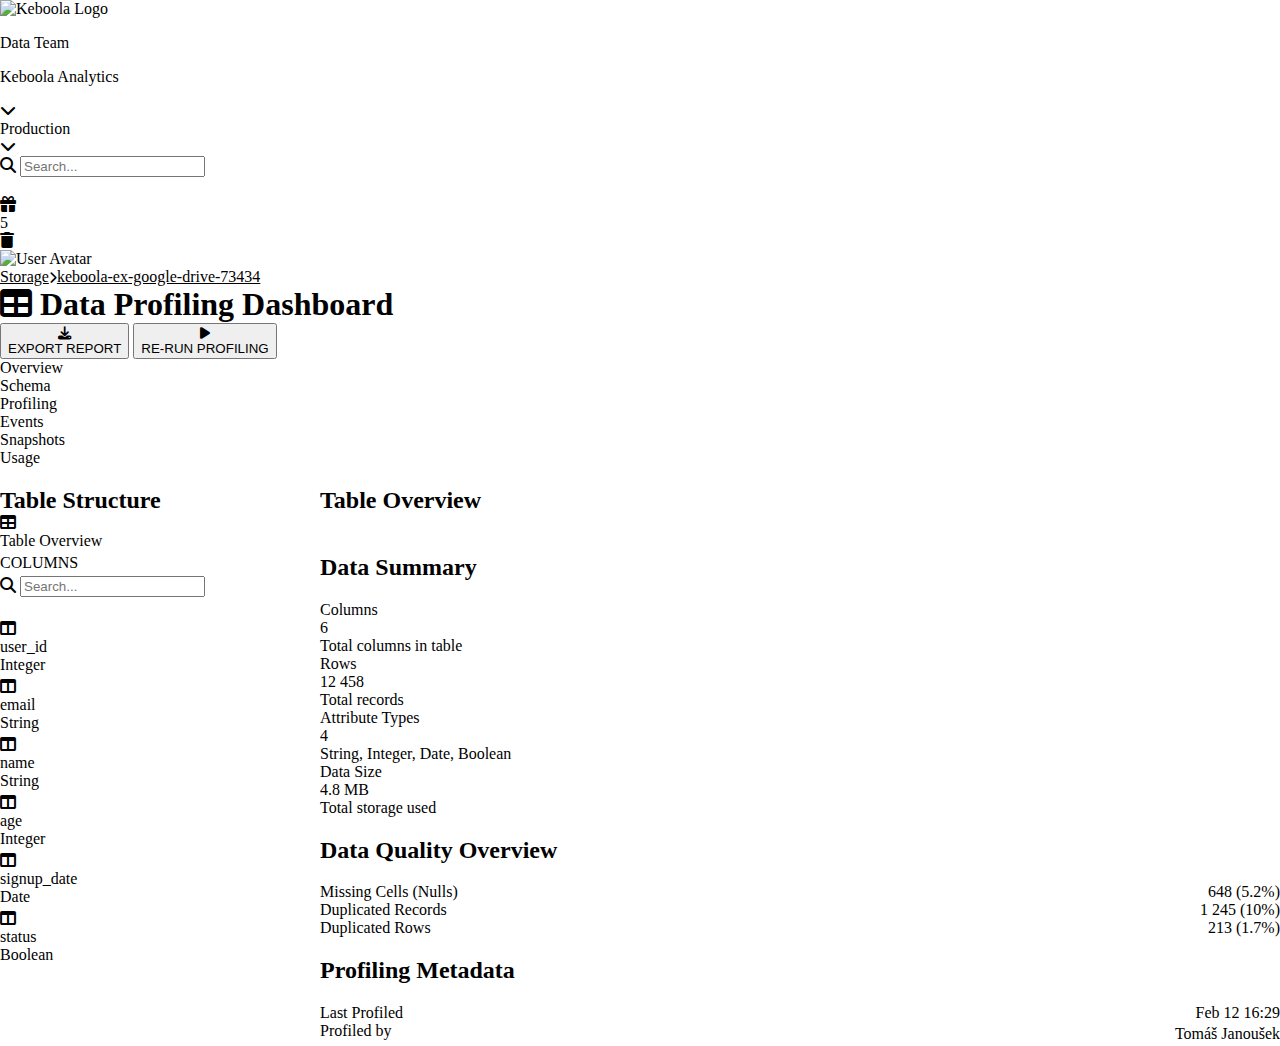
==== commit 84a2d51e: "Update profiling.html" ====
--- a/profiling.html
+++ b/profiling.html
@@ -234,12 +234,7 @@
                                         <div class="icon-container icon-small">
                                             <i class="fas fa-columns icon-muted"></i>
                                         </div>
-                                        <div style="display: flex; align-items: center; gap: 4px;">
-                                            <span class="activity-row__text">user_id</span>
-                                            <div class="icon-container icon-small" title="Contains outliers">
-                                                <i class="fas fa-exclamation-triangle" style="color: var(--warning-orange-500-base);"></i>
-                                            </div>
-                                        </div>
+                                        <span class="activity-row__text">user_id</span>
                                     </div>
                                     <div class="activity-row__meta">
                                         <span>Integer</span>
@@ -251,12 +246,7 @@
                                         <div class="icon-container icon-small">
                                             <i class="fas fa-columns icon-muted"></i>
                                         </div>
-                                        <div style="display: flex; align-items: center; gap: 4px;">
-                                            <span class="activity-row__text">email</span>
-                                            <div class="icon-container icon-small" title="Contains missing values">
-                                                <i class="fas fa-exclamation-triangle" style="color: var(--warning-orange-500-base);"></i>
-                                            </div>
-                                        </div>
+                                        <span class="activity-row__text">email</span>
                                     </div>
                                     <div class="activity-row__meta">
                                         <span>String</span>
@@ -292,12 +282,7 @@
                                         <div class="icon-container icon-small">
                                             <i class="fas fa-columns icon-muted"></i>
                                         </div>
-                                        <div style="display: flex; align-items: center; gap: 4px;">
-                                            <span class="activity-row__text">signup_date</span>
-                                            <div class="icon-container icon-small" title="Contains missing values">
-                                                <i class="fas fa-exclamation-triangle" style="color: var(--warning-orange-500-base);"></i>
-                                            </div>
-                                        </div>
+                                        <span class="activity-row__text">signup_date</span>
                                     </div>
                                     <div class="activity-row__meta">
                                         <span>Date</span>
@@ -309,12 +294,7 @@
                                         <div class="icon-container icon-small">
                                             <i class="fas fa-columns icon-muted"></i>
                                         </div>
-                                        <div style="display: flex; align-items: center; gap: 4px;">
-                                            <span class="activity-row__text">status</span>
-                                            <div class="icon-container icon-small" title="Contains missing values">
-                                                <i class="fas fa-exclamation-triangle" style="color: var(--warning-orange-500-base);"></i>
-                                            </div>
-                                        </div>
+                                        <span class="activity-row__text">status</span>
                                     </div>
                                     <div class="activity-row__meta">
                                         <span>Boolean</span>
@@ -330,67 +310,13 @@
                         <h2 class="heading-2" id="column-title" style="padding-bottom: 0;">user_id</h2>
                         
                         <!-- Detected Issues Banner with Title -->
-                        <div class="banner style-variant-warning">
+                        <div class="banner style-variant-secondary">
                             <div class="icon-container icon-small">
-                                <i class="fas fa-exclamation-triangle icon-warning"></i>
+                                <i class="fas fa-info-circle" style="color: var(--secondary-blue-600);"></i>
                             </div>
                             <div class="content">
-                                <div class="title body-text-medium">Column Quality Issues</div>
+                                <div class="title body-text-medium">Column Insights</div>
                                 <div class="text body-text">Outliers in <strong>user_id</strong> column (5 values), missing values in multiple columns (563 records)</div>
-                            </div>
-                        </div>
-                        
-                        <!-- Data Quality Widget -->
-                        <div class="card bg-white">
-                            <h2 class="card__title heading-4">Data Quality Metrics</h2>
-                            <div class="card__content">
-                                <div style="display: grid; grid-template-columns: 1fr 1fr; gap: var(--space-4);">
-                                    <!-- Left column metrics -->
-                                    <div style="display: flex; flex-direction: column; gap: var(--space-3);">
-                                        <div>
-                                            <div class="body-text-medium" style="margin-bottom: var(--space-2); display: flex; justify-content: space-between;">
-                                                <span style="color: var(--neutral-grey-500-base); font-weight: 400;">Completeness</span>
-                                                <span>98.7%</span>
-                                            </div>
-                                            <div style="height: 8px; background-color: var(--neutral-grey-200); border-radius: 4px;">
-                                                <div style="height: 100%; width: 98.7%; background-color: var(--success-green-500-base); border-radius: 4px;"></div>
-                                            </div>
-                                        </div>
-                                        
-                                        <div>
-                                            <div class="body-text-medium" style="margin-bottom: var(--space-2); display: flex; justify-content: space-between;">
-                                                <span style="color: var(--neutral-grey-500-base); font-weight: 400;">Validity</span>
-                                                <span>92.5%</span>
-                                            </div>
-                                            <div style="height: 8px; background-color: var(--neutral-grey-200); border-radius: 4px;">
-                                                <div style="height: 100%; width: 92.5%; background-color: var(--success-green-500-base); border-radius: 4px;"></div>
-                                            </div>
-                                        </div>
-                                    </div>
-                                    
-                                    <!-- Right column metrics -->
-                                    <div style="display: flex; flex-direction: column; gap: var(--space-3);">
-                                        <div>
-                                            <div class="body-text-medium" style="margin-bottom: var(--space-2); display: flex; justify-content: space-between;">
-                                                <span style="color: var(--neutral-grey-500-base); font-weight: 400;">Consistency</span>
-                                                <span>94.2%</span>
-                                            </div>
-                                            <div style="height: 8px; background-color: var(--neutral-grey-200); border-radius: 4px;">
-                                                <div style="height: 100%; width: 94.2%; background-color: var(--success-green-500-base); border-radius: 4px;"></div>
-                                            </div>
-                                        </div>
-                                        
-                                        <div>
-                                            <div class="body-text-medium" style="margin-bottom: var(--space-2); display: flex; justify-content: space-between;">
-                                                <span style="color: var(--neutral-grey-500-base); font-weight: 400;">Accuracy</span>
-                                                <span>87.3%</span>
-                                            </div>
-                                            <div style="height: 8px; background-color: var(--neutral-grey-200); border-radius: 4px;">
-                                                <div style="height: 100%; width: 87.3%; background-color: var(--warning-orange-500-base); border-radius: 4px;"></div>
-                                            </div>
-                                        </div>
-                                    </div>
-                                </div>
                             </div>
                         </div>
                         
@@ -398,22 +324,41 @@
                         <div class="card bg-white">
                             <h2 class="card__title heading-4">Properties</h2>
                             <div class="card__content">
-                                <div style="display: flex; flex-direction: column; gap: var(--space-2);">
-                                    <div style="display: flex; justify-content: space-between; margin-bottom: var(--space-1);">
-                                        <span class="body-text-medium" style="color: var(--neutral-grey-500-base); font-weight: 400;">Column Type</span>
-                                        <span class="body-text-medium">Integer</span>
-                                    </div>
-                                    <div style="display: flex; justify-content: space-between; margin-bottom: var(--space-1);">
-                                        <span class="body-text-medium" style="color: var(--neutral-grey-500-base); font-weight: 400;">Distinct (n)</span>
-                                        <span class="body-text-medium">4347</span>
-                                    </div>
-                                    <div style="display: flex; justify-content: space-between; margin-bottom: var(--space-1);">
-                                        <span class="body-text-medium" style="color: var(--neutral-grey-500-base); font-weight: 400;">Duplicate Values</span>
-                                        <span class="body-text-medium">20</span>
-                                    </div>
-                                    <div style="display: flex; justify-content: space-between; margin-bottom: var(--space-1);">
-                                        <span class="body-text-medium" style="color: var(--neutral-grey-500-base); font-weight: 400;">Missing Values</span>
-                                        <span class="body-text-medium">563</span>
+                                <div class="grid grid-cols-2" style="gap: var(--space-4)">
+                                    <!-- Column Type Card -->
+                                    <div class="overview-card overview-card--grey">
+                                        <div class="overview-card__header">
+                                            <span class="overview-card__title">Column Type</span>
+                                        </div>
+                                        <div class="overview-card__value" style="font-weight: 400;">${data.properties.columnType}</div>
+                                        <div class="overview-card__subtitle" style="font-weight: 400;">Data type of column</div>
+                                    </div>
+                                    
+                                    <!-- Distinct Values Card -->
+                                    <div class="overview-card overview-card--grey">
+                                        <div class="overview-card__header">
+                                            <span class="overview-card__title">Distinct Values</span>
+                                        </div>
+                                        <div class="overview-card__value" style="font-weight: 400;">${data.properties.distinct}</div>
+                                        <div class="overview-card__subtitle" style="font-weight: 400;">Unique values count</div>
+                                    </div>
+                                    
+                                    <!-- Duplicate Values Card -->
+                                    <div class="overview-card overview-card--grey">
+                                        <div class="overview-card__header">
+                                            <span class="overview-card__title">Duplicate Values</span>
+                                        </div>
+                                        <div class="overview-card__value" style="font-weight: 400;">${data.properties.duplicates}</div>
+                                        <div class="overview-card__subtitle" style="font-weight: 400;">Number of duplicated values</div>
+                                    </div>
+                                    
+                                    <!-- Missing Values Card -->
+                                    <div class="overview-card overview-card--grey">
+                                        <div class="overview-card__header">
+                                            <span class="overview-card__title">Missing Values</span>
+                                        </div>
+                                        <div class="overview-card__value" style="font-weight: 400;">${data.properties.missing}</div>
+                                        <div class="overview-card__subtitle" style="font-weight: 400;">Count of null values</div>
                                     </div>
                                 </div>
                             </div>
@@ -423,7 +368,7 @@
                         <div class="card bg-white">
                             <h2 class="card__title heading-4">Sample Values</h2>
                             <div class="card__content">
-                                <span class="body-text-medium">24, 32, 27, 45, 36, 19, 27, 34, 52, 34</span>
+                                <span class="body-text" style="font-weight: 400;">24, 32, 27, 45, 36, 19, 27, 34, 52, 34</span>
                             </div>
                         </div>
                         
@@ -431,47 +376,49 @@
                         <div class="card bg-white">
                             <h2 class="card__title heading-4">Outliers</h2>
                             <div class="card__content">
-                                <span class="body-text-medium">18, 62, 63, 64, 65</span>
+                                <span class="body-text" style="font-weight: 400;">18, 62, 63, 64, 65</span>
                             </div>
                         </div>
 
                         <!-- Statistics Card -->
                         <div class="card bg-white">
                             <h2 class="card__title heading-4">Statistics</h2>
+                            <div class="card__content"></div>
+                        </div>
+                        
+                        <!-- Distinct Values Card -->
+                        <div class="card bg-white">
+                            <h2 class="card__title heading-4">Distinct Values</h2>
                             <div class="card__content">
-                                <div style="display: flex; flex-direction: column; gap: var(--space-2);">
-                                    <div style="display: flex; justify-content: space-between; margin-bottom: var(--space-1);">
-                                        <span class="body-text-medium" style="color: var(--neutral-grey-500-base); font-weight: 400;">Mean</span>
-                                        <span class="body-text-medium">35</span>
-                                    </div>
-                                    <div style="display: flex; justify-content: space-between; margin-bottom: var(--space-1);">
-                                        <span class="body-text-medium" style="color: var(--neutral-grey-500-base); font-weight: 400;">Median</span>
-                                        <span class="body-text-medium">34</span>
-                                    </div>
-                                    <div style="display: flex; justify-content: space-between; margin-bottom: var(--space-1);">
-                                        <span class="body-text-medium" style="color: var(--neutral-grey-500-base); font-weight: 400;">Min</span>
-                                        <span class="body-text-medium">18</span>
-                                    </div>
-                                    <div style="display: flex; justify-content: space-between; margin-bottom: var(--space-1);">
-                                        <span class="body-text-medium" style="color: var(--neutral-grey-500-base); font-weight: 400;">Max</span>
-                                        <span class="body-text-medium">65</span>
-                                    </div>
-                                </div>
-                            </div>
-                        </div>
-                        
-                        <!-- Range & Frequency -->
-                        <div class="card">
-                            <div class="card__header">
-                                <span class="card__title">Range & Frequency</span>
-                            </div>
-                            <div class="card__content">
-                                <div style="display: flex; justify-content: space-between; margin-bottom: var(--space-2);">
-                                    <span class="body-text-medium" style="color: var(--neutral-grey-500-base); font-weight: 400;">Range</span>
-                                    <span class="body-text-medium">18-65</span>
-                                </div>
-                                <div style="height: 200px;">
-                                    <canvas id="frequencyChart"></canvas>
+                                <div style="display: flex; flex-direction: column; gap: var(--space-4);">
+                                    <div class="grid grid-cols-2" style="gap: var(--space-4)">
+                                        <!-- Distinct Count Card -->
+                                        <div class="overview-card overview-card--grey">
+                                            <div class="overview-card__header">
+                                                <span class="overview-card__title">Distinct Count</span>
+                                    </div>
+                                            <div class="overview-card__value" style="font-weight: 400;">${data.properties.distinct}</div>
+                                            <div class="overview-card__subtitle" style="font-weight: 400;">Unique values in column</div>
+                                    </div>
+                                        
+                                        <!-- Uniqueness Card -->
+                                        <div class="overview-card overview-card--grey">
+                                            <div class="overview-card__header">
+                                                <span class="overview-card__title">Uniqueness</span>
+                                    </div>
+                                            <div class="overview-card__value" style="font-weight: 400;">${((data.properties.distinct / 12458) * 100).toFixed(1)}%</div>
+                                            <div class="overview-card__subtitle" style="font-weight: 400;">Percentage of unique values</div>
+                            </div>
+                        </div>
+                        
+                                    <!-- Top 5 Values section with chart -->
+                                    <div style="margin-top: var(--space-2);">
+                                        <h3 class="body-text-medium" style="margin-bottom: var(--space-3); color: var(--neutral-grey-800);">Top 5 Values</h3>
+                                        
+                                        <div style="height: 200px;">
+                                            <canvas id="topValuesChart"></canvas>
+                            </div>
+                                </div>
                                 </div>
                             </div>
                         </div>
@@ -518,10 +465,10 @@
                     missing: 124
                 },
                 sampleValues: 'john.doe@company.com, alice.smith@email.net, robert.jones@domain.org, sarah.wilson@mail.com',
-                outliers: 'n/a',
+                outliers: 'N/A (non-numeric data)',
                 statistics: {
-                    mean: 'N/A',
-                    median: 'N/A',
+                    mean: 'N/A (non-numeric data)',
+                    median: 'N/A (non-numeric data)',
                     min: 'N/A',
                     max: 'N/A'
                 },
@@ -532,7 +479,7 @@
                     accuracy: 96.5
                 },
                 rangeFrequency: {
-                    range: 'N/A',
+                    range: 'N/A (string data)',
                     chartData: [1224, 3674, 4898, 1837, 612]
                 }
             },
@@ -544,10 +491,10 @@
                     missing: 89
                 },
                 sampleValues: 'John Smith, Alice Johnson, Robert Wilson, Sarah Davis, Michael Brown',
-                outliers: 'n/a',
+                outliers: 'N/A (non-numeric data)',
                 statistics: {
-                    mean: 'N/A',
-                    median: 'N/A',
+                    mean: 'N/A (non-numeric data)',
+                    median: 'N/A (non-numeric data)',
                     min: 'N/A',
                     max: 'N/A'
                 },
@@ -558,7 +505,7 @@
                     accuracy: 95.6
                 },
                 rangeFrequency: {
-                    range: 'N/A',
+                    range: 'N/A (string data)',
                     chartData: [2249, 3374, 4122, 1837, 787]
                 }
             },
@@ -622,10 +569,10 @@
                     missing: 53
                 },
                 sampleValues: 'true, false, true, true, false',
-                outliers: 'n/a',
+                outliers: 'N/A (boolean data)',
                 statistics: {
                     mean: '0.82 (82% true)',
-                    median: 'N/A',
+                    median: 'N/A (boolean data)',
                     min: 'false',
                     max: 'true'
                 },
@@ -641,6 +588,217 @@
                 }
             }
         };
+
+        // Helper function to format numbers with spaces between thousands
+        function formatNumber(number) {
+            if (number === undefined || number === null) return '';
+            return number.toString().replace(/\B(?=(\d{3})+(?!\d))/g, ' ');
+        }
+
+        // Function to create a column view template
+        function createColumnViewTemplate(columnName, data) {
+            return `
+                <h2 class="heading-2" id="column-title" style="padding-bottom: 0;">${columnName}</h2>
+                
+                <div class="banner style-variant-secondary">
+                    <div class="icon-container icon-small">
+                        <i class="fas fa-info-circle" style="color: var(--secondary-blue-600);"></i>
+                    </div>
+                    <div class="content">
+                        <div class="title body-text-medium">Column Insights</div>
+                        <div class="text body-text"></div>
+                    </div>
+                </div>
+                
+                <div class="card bg-white">
+                    <h2 class="card__title heading-4">Properties</h2>
+                    <div class="card__content">
+                        <div class="grid grid-cols-2" style="gap: var(--space-4)">
+                            <!-- Column Type Card -->
+                            <div class="overview-card overview-card--grey">
+                                <div class="overview-card__header">
+                                    <span class="overview-card__title">Column Type</span>
+                                </div>
+                                <div class="overview-card__value" style="font-weight: 400;">${data ? data.properties.columnType : ''}</div>
+                                <div class="overview-card__subtitle" style="font-weight: 400;">Data type of column</div>
+                            </div>
+                            
+                            <!-- Distinct Values Card -->
+                            <div class="overview-card overview-card--grey">
+                                <div class="overview-card__header">
+                                    <span class="overview-card__title">Distinct Values</span>
+                                </div>
+                                <div class="overview-card__value" style="font-weight: 400;">${data ? formatNumber(data.properties.distinct) : ''}</div>
+                                <div class="overview-card__subtitle" style="font-weight: 400;">Unique values count</div>
+                            </div>
+                            
+                            <!-- Duplicate Values Card -->
+                            <div class="overview-card overview-card--grey">
+                                <div class="overview-card__header">
+                                    <span class="overview-card__title">Duplicate Values</span>
+                                </div>
+                                <div class="overview-card__value" style="font-weight: 400;">${data ? formatNumber(data.properties.duplicates) : ''}</div>
+                                <div class="overview-card__subtitle" style="font-weight: 400;">Number of duplicated values</div>
+                            </div>
+                            
+                            <!-- Missing Values Card -->
+                            <div class="overview-card overview-card--grey">
+                                <div class="overview-card__header">
+                                    <span class="overview-card__title">Missing Values</span>
+                                </div>
+                                <div class="overview-card__value" style="font-weight: 400;">${data ? formatNumber(data.properties.missing) : ''}</div>
+                                <div class="overview-card__subtitle" style="font-weight: 400;">Count of null values</div>
+                            </div>
+                        </div>
+                    </div>
+                </div>
+                
+                <div class="card bg-white">
+                    <h2 class="card__title heading-4">Sample Values</h2>
+                    <div class="card__content"></div>
+                </div>
+                
+                <div class="card bg-white">
+                    <h2 class="card__title heading-4">Outliers</h2>
+                    <div class="card__content"></div>
+                </div>
+
+                <div class="card bg-white">
+                    <h2 class="card__title heading-4">Statistics</h2>
+                    <div class="card__content"></div>
+                </div>
+                
+                <div class="card bg-white">
+                    <h2 class="card__title heading-4">Distinct Values</h2>
+                    <div class="card__content">
+                        <div style="display: flex; flex-direction: column; gap: var(--space-4);">
+                            <div class="grid grid-cols-2" style="gap: var(--space-4)">
+                                <!-- Distinct Count Card -->
+                                <div class="overview-card overview-card--grey">
+                                    <div class="overview-card__header">
+                                        <span class="overview-card__title">Distinct Count</span>
+                                    </div>
+                                    <div class="overview-card__value" style="font-weight: 400;">${data ? formatNumber(data.properties.distinct) : ''}</div>
+                                    <div class="overview-card__subtitle" style="font-weight: 400;">Unique values in column</div>
+                                </div>
+                                
+                                <!-- Uniqueness Card -->
+                                <div class="overview-card overview-card--grey">
+                                    <div class="overview-card__header">
+                                        <span class="overview-card__title">Uniqueness</span>
+                                    </div>
+                                    <div class="overview-card__value" style="font-weight: 400;">${data ? ((data.properties.distinct / 12458) * 100).toFixed(1) : ''}%</div>
+                                    <div class="overview-card__subtitle" style="font-weight: 400;">Percentage of unique values</div>
+                                </div>
+                            </div>
+                            
+                            <!-- Top 5 Values section with chart -->
+                            <div style="margin-top: var(--space-2);">
+                                <h3 class="body-text-medium" style="margin-bottom: var(--space-3); color: var(--neutral-grey-800);">Top 5 Values</h3>
+                                
+                                <div style="height: 200px;">
+                                    <canvas id="topValuesChart-${columnName}"></canvas>
+                                </div>
+                            </div>
+                        </div>
+                    </div>
+                </div>
+            `;
+        }
+
+        // Function to create table overview template
+        function createTableOverviewTemplate(titleElement) {
+            const titleHtml = titleElement ? titleElement.outerHTML : '<h2 class="heading-2" id="column-title" style="padding-bottom: 0;">Table Overview</h2>';
+            
+            return `
+                ${titleHtml}
+                
+                <!-- Data Summary Card -->
+                <div class="card bg-white">
+                    <h2 class="card__title heading-4">Data Summary</h2>
+                    <div class="card__content">
+                        <div class="grid grid-cols-2" style="gap: var(--space-4)">
+                            <!-- Columns Card -->
+                            <div class="overview-card overview-card--grey">
+                                <div class="overview-card__header">
+                                    <span class="overview-card__title">Columns</span>
+                                </div>
+                                <div class="overview-card__value" style="font-weight: 400;">6</div>
+                                <div class="overview-card__subtitle" style="font-weight: 400;">Total columns in table</div>
+                            </div>
+                            
+                            <!-- Rows Card -->
+                            <div class="overview-card overview-card--grey">
+                                <div class="overview-card__header">
+                                    <span class="overview-card__title">Rows</span>
+                                </div>
+                                <div class="overview-card__value" style="font-weight: 400;">${formatNumber(12458)}</div>
+                                <div class="overview-card__subtitle" style="font-weight: 400;">Total records</div>
+                            </div>
+                            
+                            <!-- Attribute Types Card -->
+                            <div class="overview-card overview-card--grey">
+                                <div class="overview-card__header">
+                                    <span class="overview-card__title">Attribute Types</span>
+                                </div>
+                                <div class="overview-card__value" style="font-weight: 400;">4</div>
+                                <div class="overview-card__subtitle" style="font-weight: 400;">String, Integer, Date, Boolean</div>
+                            </div>
+                            
+                            <!-- Data Size Card -->
+                            <div class="overview-card overview-card--grey">
+                                <div class="overview-card__header">
+                                    <span class="overview-card__title">Data Size</span>
+                                </div>
+                                <div class="overview-card__value" style="font-weight: 400;">4.8 MB</div>
+                                <div class="overview-card__subtitle" style="font-weight: 400;">Total storage used</div>
+                            </div>
+                        </div>
+                    </div>
+                </div>
+
+                <!-- Data Quality Overview -->
+                <div class="card bg-white">
+                    <h2 class="card__title heading-4">Data Quality Overview</h2>
+                    <div class="card__content">
+                        <div style="display: flex; flex-direction: column; gap: var(--space-2);">
+                            <div style="display: flex; justify-content: space-between; margin-bottom: var(--space-1);">
+                                <span class="body-text-medium" style="color: var(--neutral-grey-500-base); font-weight: 400;">Missing Cells (Nulls)</span>
+                                <span class="body-text" style="font-weight: 400;">${formatNumber(648)} (5.2%)</span>
+                            </div>
+                            <div style="display: flex; justify-content: space-between; margin-bottom: var(--space-1);">
+                                <span class="body-text-medium" style="color: var(--neutral-grey-500-base); font-weight: 400;">Duplicated Records</span>
+                                <span class="body-text" style="font-weight: 400;">${formatNumber(1245)} (10%)</span>
+                            </div>
+                            <div style="display: flex; justify-content: space-between; margin-bottom: var(--space-1);">
+                                <span class="body-text-medium" style="color: var(--neutral-grey-500-base); font-weight: 400;">Duplicated Rows</span>
+                                <span class="body-text" style="font-weight: 400;">${formatNumber(213)} (1.7%)</span>
+                            </div>
+                        </div>
+                    </div>
+                </div>
+
+                <!-- Profiling Metadata -->
+                <div class="card bg-white">
+                    <h2 class="card__title heading-4">Profiling Metadata</h2>
+                    <div class="card__content">
+                        <div style="display: flex; flex-direction: column; gap: var(--space-2);">
+                            <div style="display: flex; justify-content: space-between; margin-bottom: var(--space-1);">
+                                <span class="body-text-medium" style="color: var(--neutral-grey-500-base); font-weight: 400;">Last Profiled</span>
+                                <span class="body-text" style="font-weight: 400;">Feb 12 16:29</span>
+                            </div>
+                            <div style="display: flex; justify-content: space-between; margin-bottom: var(--space-1);">
+                                <span class="body-text-medium" style="color: var(--neutral-grey-500-base); font-weight: 400;">Profiled by</span>
+                                <div style="display: flex; align-items: center; gap: var(--space-2);">
+                                    <div style="width: 24px; height: 24px; border-radius: 50%; background-color: var(--secondary-blue-600); color: white; display: flex; align-items: center; justify-content: center; font-size: 12px;">T</div>
+                                    <span class="body-text" style="font-weight: 400;">Tomáš Janoušek</span>
+                                </div>
+                            </div>
+                        </div>
+                    </div>
+                </div>
+            `;
+        }
 
         // Function to update content based on selected column
         function selectColumn(columnName, columnType, element) {
@@ -678,107 +836,7 @@
                     const firstCardTitle = cards[0].querySelector('.card__title');
                     if (firstCardTitle && firstCardTitle.textContent === 'Data Summary') {
                         // We need to restore the column view structure
-                        rightPanel.innerHTML = `
-                            <h2 class="heading-2" id="column-title" style="padding-bottom: 0;">${columnName}</h2>
-                            
-                            <div class="banner style-variant-warning">
-                                <div class="icon-container icon-small">
-                                    <i class="fas fa-exclamation-triangle icon-warning"></i>
-                                </div>
-                                <div class="content">
-                                    <div class="title body-text-medium">Column Quality Issues</div>
-                                    <div class="text body-text"></div>
-                                </div>
-                            </div>
-                            
-                            <div class="card bg-white">
-                                <h2 class="card__title heading-4">Data Quality Metrics</h2>
-                                <div class="card__content">
-                                    <div style="display: grid; grid-template-columns: 1fr 1fr; gap: var(--space-4);">
-                                        <!-- Left column metrics -->
-                                        <div style="display: flex; flex-direction: column; gap: var(--space-3);">
-                                            <div>
-                                                <div class="body-text-medium" style="margin-bottom: var(--space-2); display: flex; justify-content: space-between;">
-                                                    <span style="color: var(--neutral-grey-500-base); font-weight: 400;">Completeness</span>
-                                                    <span>98.7%</span>
-                                                </div>
-                                                <div style="height: 8px; background-color: var(--neutral-grey-200); border-radius: 4px;">
-                                                    <div style="height: 100%; width: 98.7%; background-color: var(--success-green-500-base); border-radius: 4px;"></div>
-                                                </div>
-                                            </div>
-                                            
-                                            <div>
-                                                <div class="body-text-medium" style="margin-bottom: var(--space-2); display: flex; justify-content: space-between;">
-                                                    <span style="color: var(--neutral-grey-500-base); font-weight: 400;">Validity</span>
-                                                    <span>92.5%</span>
-                                                </div>
-                                                <div style="height: 8px; background-color: var(--neutral-grey-200); border-radius: 4px;">
-                                                    <div style="height: 100%; width: 92.5%; background-color: var(--success-green-500-base); border-radius: 4px;"></div>
-                                                </div>
-                                            </div>
-                                        </div>
-                                        
-                                        <!-- Right column metrics -->
-                                        <div style="display: flex; flex-direction: column; gap: var(--space-3);">
-                                            <div>
-                                                <div class="body-text-medium" style="margin-bottom: var(--space-2); display: flex; justify-content: space-between;">
-                                                    <span style="color: var(--neutral-grey-500-base); font-weight: 400;">Consistency</span>
-                                                    <span>94.2%</span>
-                                                </div>
-                                                <div style="height: 8px; background-color: var(--neutral-grey-200); border-radius: 4px;">
-                                                    <div style="height: 100%; width: 94.2%; background-color: var(--success-green-500-base); border-radius: 4px;"></div>
-                                                </div>
-                                            </div>
-                                            
-                                            <div>
-                                                <div class="body-text-medium" style="margin-bottom: var(--space-2); display: flex; justify-content: space-between;">
-                                                    <span style="color: var(--neutral-grey-500-base); font-weight: 400;">Accuracy</span>
-                                                    <span>87.3%</span>
-                                                </div>
-                                                <div style="height: 8px; background-color: var(--neutral-grey-200); border-radius: 4px;">
-                                                    <div style="height: 100%; width: 87.3%; background-color: var(--warning-orange-500-base); border-radius: 4px;"></div>
-                                                </div>
-                                            </div>
-                                        </div>
-                                    </div>
-                                </div>
-                            </div>
-                            
-                            <div class="card bg-white">
-                                <h2 class="card__title heading-4">Properties</h2>
-                                <div class="card__content"></div>
-                            </div>
-                            
-                            <div class="card bg-white">
-                                <h2 class="card__title heading-4">Sample Values</h2>
-                                <div class="card__content"></div>
-                            </div>
-                            
-                            <div class="card bg-white">
-                                <h2 class="card__title heading-4">Outliers</h2>
-                                <div class="card__content"></div>
-                            </div>
-
-                            <div class="card bg-white">
-                                <h2 class="card__title heading-4">Statistics</h2>
-                                <div class="card__content"></div>
-                            </div>
-                            
-                            <div class="card">
-                                <div class="card__header">
-                                    <span class="card__title">Range & Frequency</span>
-                                </div>
-                                <div class="card__content">
-                                    <div style="display: flex; justify-content: space-between; margin-bottom: var(--space-2);">
-                                        <span class="body-text-medium" style="color: var(--neutral-grey-500-base); font-weight: 400;">Range</span>
-                                        <span class="body-text-medium">18-65</span>
-                                    </div>
-                                    <div style="height: 200px;">
-                                        <canvas id="frequencyChart"></canvas>
-                                    </div>
-                                </div>
-                            </div>
-                        `;
+                        rightPanel.innerHTML = createColumnViewTemplate(columnName, data);
                     }
                 }
             }
@@ -788,41 +846,33 @@
             const bannerTextElement = document.querySelector('.banner .text');
             
             if (bannerTitleElement && bannerTextElement) {
-                // Check if the selected column has a warning icon
-                const selectedColumn = document.querySelector('.activity-row.active');
-                const hasWarningIcon = selectedColumn && selectedColumn.querySelector('.fa-exclamation-triangle');
-                
-                if (hasWarningIcon) {
-                    bannerTitleElement.textContent = 'Column Quality Issues';
-                    
-                    // Create appropriate warning message based on column data
-                    let warningMessage = '';
-                    
-                    // Check for outliers
-                    if (data.outliers && data.outliers !== 'n/a') {
-                        const outliersList = data.outliers.split(',');
-                        warningMessage += `${outliersList.length} outliers found`;
-                    }
-                    
-                    // Check for missing values
-                    if (data.properties.missing > 0) {
-                        if (warningMessage) {
-                            warningMessage += ', ';
-                        }
-                        warningMessage += `${data.properties.missing} missing values`;
-                    }
-                    
-                    bannerTextElement.innerHTML = warningMessage;
-                    
-                    // Show the banner
-                    const bannerElement = document.querySelector('.banner');
-                    if (bannerElement) {
+                bannerTitleElement.textContent = 'Column Insights';
+                
+                // Create appropriate insight message based on column data
+                let insightMessage = '';
+                
+                // Check for outliers
+                if (data.outliers && data.outliers !== 'N/A (non-numeric data)' && data.outliers !== 'N/A (boolean data)') {
+                    const outliersList = data.outliers.split(',');
+                    insightMessage += `${outliersList.length} outliers found`;
+                }
+                
+                // Check for missing values
+                if (data.properties.missing > 0) {
+                    if (insightMessage) {
+                        insightMessage += ', ';
+                    }
+                    insightMessage += `${data.properties.missing} missing values`;
+                }
+                
+                bannerTextElement.innerHTML = insightMessage;
+                
+                // Show the banner only if there are insights
+                const bannerElement = document.querySelector('.banner');
+                if (bannerElement) {
+                    if (insightMessage) {
                         bannerElement.style.display = '';
-                    }
-                } else {
-                    // Hide the banner if no warning icon
-                    const bannerElement = document.querySelector('.banner');
-                    if (bannerElement) {
+                    } else {
                         bannerElement.style.display = 'none';
                     }
                 }
@@ -849,83 +899,541 @@
                 return false;
             }
             
+            // Helper function to check if a value is any form of N/A
+            function isNA(value) {
+                if (!value) return true;
+                const naValues = ['N/A', 'N/A (boolean data)', 'N/A (non-numeric data)'];
+                return naValues.includes(value);
+            }
+            
+            // Helper function to update content for Statistics card
+            function updateStatisticsCard(data) {
+                const isNumericType = ['Integer', 'Float', 'Number'].includes(data.properties.columnType);
+                const isStringType = ['String', 'Text', 'Varchar'].includes(data.properties.columnType);
+                const isBooleanType = data.properties.columnType === 'Boolean';
+                const isDateType = data.properties.columnType === 'Date';
+                
+                let statisticsContent = `
+                    <div style="display: flex; flex-direction: column; gap: var(--space-2);">
+                `;
+                
+                if (isDateType) {
+                    // Date-specific statistics
+                    const dates = data.sampleValues.split(', ').map(d => new Date(d));
+                    const validDates = dates.filter(d => !isNaN(d.getTime()));
+                    
+                    if (validDates.length > 0) {
+                        const minDate = new Date(Math.min(...validDates));
+                        const maxDate = new Date(Math.max(...validDates));
+                        const range = Math.ceil((maxDate - minDate) / (1000 * 60 * 60 * 24)); // days
+                        
+                        statisticsContent += `
+                            <div style="display: flex; justify-content: space-between; margin-bottom: var(--space-1);">
+                                <span class="body-text-medium" style="color: var(--neutral-grey-500-base); font-weight: 400;">Earliest Date</span>
+                                <span class="body-text" style="font-weight: 400;">${minDate.toLocaleDateString()}</span>
+                            </div>
+                            <div style="display: flex; justify-content: space-between; margin-bottom: var(--space-1);">
+                                <span class="body-text-medium" style="color: var(--neutral-grey-500-base); font-weight: 400;">Latest Date</span>
+                                <span class="body-text" style="font-weight: 400;">${maxDate.toLocaleDateString()}</span>
+                            </div>
+                            <div style="display: flex; justify-content: space-between; margin-bottom: var(--space-1);">
+                                <span class="body-text-medium" style="color: var(--neutral-grey-500-base); font-weight: 400;">Date Range</span>
+                                <span class="body-text" style="font-weight: 400;">${formatNumber(range)} days</span>
+                            </div>
+                        `;
+                        
+                        // Calculate year distribution
+                        const years = validDates.map(d => d.getFullYear());
+                        const uniqueYears = [...new Set(years)];
+                        const yearCounts = uniqueYears.map(year => ({
+                            year,
+                            count: years.filter(y => y === year).length
+                        }));
+                        
+                        if (yearCounts.length > 0) {
+                            statisticsContent += `
+                                <div style="display: flex; justify-content: space-between; margin-bottom: var(--space-1);">
+                                    <span class="body-text-medium" style="color: var(--neutral-grey-500-base); font-weight: 400;">Year Range</span>
+                                    <span class="body-text" style="font-weight: 400;">${Math.min(...uniqueYears)} - ${Math.max(...uniqueYears)}</span>
+                                </div>
+                            `;
+                        }
+                    }
+                } else if (isStringType) {
+                    // String-specific statistics
+                    const sampleValues = data.sampleValues.split(', ');
+                    const lengths = sampleValues.map(str => str.length);
+                    const avgLength = Math.round(lengths.reduce((a, b) => a + b, 0) / lengths.length);
+                    const minLength = Math.min(...lengths);
+                    const maxLength = Math.max(...lengths);
+                    
+                    statisticsContent += `
+                        <div style="display: flex; justify-content: space-between; margin-bottom: var(--space-1);">
+                            <span class="body-text-medium" style="color: var(--neutral-grey-500-base); font-weight: 400;">Average Length</span>
+                            <span class="body-text" style="font-weight: 400;">${formatNumber(avgLength)} characters</span>
+                        </div>
+                        <div style="display: flex; justify-content: space-between; margin-bottom: var(--space-1);">
+                            <span class="body-text-medium" style="color: var(--neutral-grey-500-base); font-weight: 400;">Min Length</span>
+                            <span class="body-text" style="font-weight: 400;">${formatNumber(minLength)} characters</span>
+                        </div>
+                        <div style="display: flex; justify-content: space-between; margin-bottom: var(--space-1);">
+                            <span class="body-text-medium" style="color: var(--neutral-grey-500-base); font-weight: 400;">Max Length</span>
+                            <span class="body-text" style="font-weight: 400;">${formatNumber(maxLength)} characters</span>
+                        </div>
+                    `;
+                    
+                    // Get string patterns based on column content
+                    let patternLabel = "Common Patterns";
+                    let patternCount = "3";
+                    
+                    // For email specifically, count domains
+                    if (columnName === 'email') {
+                        const domains = sampleValues
+                            .map(email => email.split('@')[1])
+                            .filter(domain => domain);
+                        
+                        const uniqueDomains = [...new Set(domains)];
+                        patternLabel = "Unique Domains";
+                        patternCount = formatNumber(uniqueDomains.length);
+                    } else if (columnName === 'name') {
+                        // For name columns, count words
+                        const wordCounts = sampleValues
+                            .map(name => name.split(' ').length)
+                            .filter(count => count);
+                        
+                        const avgWords = Math.round((wordCounts.reduce((a, b) => a + b, 0) / wordCounts.length) * 10) / 10;
+                        patternLabel = "Average Words";
+                        patternCount = avgWords;
+                    }
+                    
+                    statisticsContent += `
+                        <div style="display: flex; justify-content: space-between; margin-bottom: var(--space-1);">
+                            <span class="body-text-medium" style="color: var(--neutral-grey-500-base); font-weight: 400;">${patternLabel}</span>
+                            <span class="body-text" style="font-weight: 400;">${patternCount}</span>
+                        </div>
+                    `;
+                } else if (isNumericType || isBooleanType) {
+                    // Numeric and Boolean statistics
+                    if (!isNA(data.statistics.mean)) {
+                statisticsContent += `
+                    <div style="display: flex; justify-content: space-between; margin-bottom: var(--space-1);">
+                        <span class="body-text-medium" style="color: var(--neutral-grey-500-base); font-weight: 400;">Mean</span>
+                        <span class="body-text" style="font-weight: 400;">${isNumericType ? formatNumber(data.statistics.mean) : data.statistics.mean}</span>
+                    </div>
+                `;
+                    }
+                
+                    if (!isNA(data.statistics.median)) {
+                statisticsContent += `
+                    <div style="display: flex; justify-content: space-between; margin-bottom: var(--space-1);">
+                        <span class="body-text-medium" style="color: var(--neutral-grey-500-base); font-weight: 400;">Median</span>
+                        <span class="body-text" style="font-weight: 400;">${isNumericType ? formatNumber(data.statistics.median) : data.statistics.median}</span>
+                    </div>
+                `;
+                    }
+                
+                    if (!isNA(data.statistics.min)) {
+                statisticsContent += `
+                    <div style="display: flex; justify-content: space-between; margin-bottom: var(--space-1);">
+                        <span class="body-text-medium" style="color: var(--neutral-grey-500-base); font-weight: 400;">Min</span>
+                        <span class="body-text" style="font-weight: 400;">${isNumericType ? formatNumber(data.statistics.min) : data.statistics.min}</span>
+                    </div>
+                `;
+                    }
+                
+                    if (!isNA(data.statistics.max)) {
+                statisticsContent += `
+                    <div style="display: flex; justify-content: space-between; margin-bottom: var(--space-1);">
+                        <span class="body-text-medium" style="color: var(--neutral-grey-500-base); font-weight: 400;">Max</span>
+                        <span class="body-text" style="font-weight: 400;">${isNumericType ? formatNumber(data.statistics.max) : data.statistics.max}</span>
+                    </div>
+                `;
+                    }
+                }
+                
+                statisticsContent += `</div>`;
+                
+                // Update the Statistics card content
+                updateCardContent('Statistics', statisticsContent);
+            }
+            
+            // Helper function to update outliers
+            function updateOutliersCard(data) {
+                // Find all cards
+                const cards = document.querySelectorAll('.card');
+                let outliersCard = null;
+                
+                // Find the Outliers card
+                cards.forEach(card => {
+                    const title = card.querySelector('.card__title');
+                    if (title && title.textContent.trim() === 'Outliers') {
+                        outliersCard = card;
+                    }
+                });
+                
+                const isNumericType = ['Integer', 'Float', 'Number'].includes(data.properties.columnType);
+                const hasOutliers = data.outliers && !isNA(data.outliers) && data.outliers !== 'N/A (boolean data)' && data.outliers !== 'N/A (non-numeric data)';
+                
+                // Remove the card if it exists and shouldn't be shown
+                if (outliersCard && (!isNumericType || !hasOutliers)) {
+                    outliersCard.parentElement.removeChild(outliersCard);
+                    return;
+                }
+                
+                // Only show outliers for numeric types with actual outliers
+                if (isNumericType && hasOutliers) {
+                    // Format outliers for display
+                    const outlierValues = data.outliers.split(',').map(v => v.trim());
+                    const formattedOutliers = outlierValues.join(', ');
+                    
+                    // If card doesn't exist, create it after Sample Values card
+                    if (!outliersCard) {
+                        const cards = document.querySelectorAll('.card');
+                        let insertAfterCard = null;
+                        
+                        // Find Sample Values card to insert after it
+                        cards.forEach(card => {
+                            const title = card.querySelector('.card__title');
+                            if (title && title.textContent.trim() === 'Sample Values') {
+                                insertAfterCard = card;
+                            }
+                        });
+                        
+                        if (insertAfterCard) {
+                            const newOutliersCard = document.createElement('div');
+                            newOutliersCard.className = 'card bg-white';
+                            newOutliersCard.innerHTML = `
+                                <h2 class="card__title heading-4">Outliers</h2>
+                                <div class="card__content">
+                                    <span class="body-text" style="font-weight: 400;">${formattedOutliers}</span>
+                                </div>
+                            `;
+                            insertAfterCard.parentElement.insertBefore(newOutliersCard, insertAfterCard.nextSibling);
+                        }
+                    } else {
+                        // Update existing card
+                        const contentDiv = outliersCard.querySelector('.card__content');
+                        if (contentDiv) {
+                            contentDiv.innerHTML = `
+                                <span class="body-text" style="font-weight: 400;">${formattedOutliers}</span>
+                            `;
+                        }
+                        
+                        // Ensure correct position (after Sample Values)
+                        const cards = document.querySelectorAll('.card');
+                        let sampleValuesCard = null;
+                        let outlierPos = -1;
+                        let samplePos = -1;
+                        
+                        // Find positions of both cards
+                        for (let i = 0; i < cards.length; i++) {
+                            const title = cards[i].querySelector('.card__title');
+                            if (title && title.textContent.trim() === 'Sample Values') {
+                                sampleValuesCard = cards[i];
+                                samplePos = i;
+                            }
+                            if (title && title.textContent.trim() === 'Outliers') {
+                                outlierPos = i;
+                            }
+                        }
+                        
+                        // If found and in wrong order, move the outliers card
+                        if (sampleValuesCard && outlierPos > -1 && samplePos > -1 && outlierPos !== samplePos + 1) {
+                            const parent = sampleValuesCard.parentElement;
+                            parent.insertBefore(outliersCard, sampleValuesCard.nextSibling);
+                        }
+                    }
+                }
+            }
+            
             // Update Properties card
             updateCardContent('Properties', `
-                <div style="display: flex; flex-direction: column; gap: var(--space-2);">
-                    <div style="display: flex; justify-content: space-between; margin-bottom: var(--space-1);">
-                        <span class="body-text-medium" style="color: var(--neutral-grey-500-base); font-weight: 400;">Column Type</span>
-                        <span class="body-text-medium">${data.properties.columnType}</span>
-                    </div>
-                    <div style="display: flex; justify-content: space-between; margin-bottom: var(--space-1);">
-                        <span class="body-text-medium" style="color: var(--neutral-grey-500-base); font-weight: 400;">Distinct (n)</span>
-                        <span class="body-text-medium">${data.properties.distinct}</span>
-                    </div>
-                    <div style="display: flex; justify-content: space-between; margin-bottom: var(--space-1);">
-                        <span class="body-text-medium" style="color: var(--neutral-grey-500-base); font-weight: 400;">Duplicate Values</span>
-                        <span class="body-text-medium">${data.properties.duplicates}</span>
-                    </div>
-                    <div style="display: flex; justify-content: space-between; margin-bottom: var(--space-1);">
-                        <span class="body-text-medium" style="color: var(--neutral-grey-500-base); font-weight: 400;">Missing Values</span>
-                        <span class="body-text-medium">${data.properties.missing}</span>
+                <div class="grid grid-cols-2" style="gap: var(--space-4)">
+                    <!-- Column Type Card -->
+                    <div class="overview-card overview-card--grey">
+                        <div class="overview-card__header">
+                            <span class="overview-card__title">Column Type</span>
+                        </div>
+                        <div class="overview-card__value" style="font-weight: 400;">${data.properties.columnType}</div>
+                        <div class="overview-card__subtitle" style="font-weight: 400;">Data type of column</div>
+                    </div>
+                    
+                    <!-- Distinct Values Card -->
+                    <div class="overview-card overview-card--grey">
+                        <div class="overview-card__header">
+                            <span class="overview-card__title">Distinct Values</span>
+                        </div>
+                        <div class="overview-card__value" style="font-weight: 400;">${data.properties.distinct}</div>
+                        <div class="overview-card__subtitle" style="font-weight: 400;">Unique values count</div>
+                    </div>
+                    
+                    <!-- Duplicate Values Card -->
+                    <div class="overview-card overview-card--grey">
+                        <div class="overview-card__header">
+                            <span class="overview-card__title">Duplicate Values</span>
+                        </div>
+                        <div class="overview-card__value" style="font-weight: 400;">${data.properties.duplicates}</div>
+                        <div class="overview-card__subtitle" style="font-weight: 400;">Number of duplicated values</div>
+                    </div>
+                    
+                    <!-- Missing Values Card -->
+                    <div class="overview-card overview-card--grey">
+                        <div class="overview-card__header">
+                            <span class="overview-card__title">Missing Values</span>
+                        </div>
+                        <div class="overview-card__value" style="font-weight: 400;">${data.properties.missing}</div>
+                        <div class="overview-card__subtitle" style="font-weight: 400;">Count of null values</div>
                     </div>
                 </div>
             `);
             
             // Update Sample Values card
-            updateCardContent('Sample Values', `
-                <span class="body-text-medium">${data.sampleValues}</span>
-            `);
-            
-            // Update Outliers card
-            updateCardContent('Outliers', `
-                <span class="body-text-medium">${data.outliers}</span>
-            `);
+            if (data.properties.columnType === 'Boolean') {
+                // Hide Sample Values card for boolean columns
+                const sampleValuesCards = document.querySelectorAll('.card');
+                sampleValuesCards.forEach(card => {
+                    const title = card.querySelector('.card__title');
+                    if (title && title.textContent.trim() === 'Sample Values') {
+                        card.style.display = 'none';
+                    }
+                });
+            } else {
+                // Show and update Sample Values for non-boolean columns
+                updateCardContent('Sample Values', `
+                    <span class="body-text" style="font-weight: 400;">${data.sampleValues}</span>
+                `);
+            }
+            
+            // Call updateOutliersCard to properly handle the Outliers card
+            updateOutliersCard(data);
             
             // Update Statistics card
-            updateCardContent('Statistics', `
-                <div style="display: flex; flex-direction: column; gap: var(--space-2);">
-                    <div style="display: flex; justify-content: space-between; margin-bottom: var(--space-1);">
-                        <span class="body-text-medium" style="color: var(--neutral-grey-500-base); font-weight: 400;">Mean</span>
-                        <span class="body-text-medium">${data.statistics.mean}</span>
-                    </div>
-                    <div style="display: flex; justify-content: space-between; margin-bottom: var(--space-1);">
-                        <span class="body-text-medium" style="color: var(--neutral-grey-500-base); font-weight: 400;">Median</span>
-                        <span class="body-text-medium">${data.statistics.median}</span>
-                    </div>
-                    <div style="display: flex; justify-content: space-between; margin-bottom: var(--space-1);">
-                        <span class="body-text-medium" style="color: var(--neutral-grey-500-base); font-weight: 400;">Min</span>
-                        <span class="body-text-medium">${data.statistics.min}</span>
-                    </div>
-                    <div style="display: flex; justify-content: space-between; margin-bottom: var(--space-1);">
-                        <span class="body-text-medium" style="color: var(--neutral-grey-500-base); font-weight: 400;">Max</span>
-                        <span class="body-text-medium">${data.statistics.max}</span>
-                    </div>
-                </div>
-            `);
+            updateStatisticsCard(data);
             
             // Update Quality Metrics
             updateQualityMetrics(data.qualityMetrics);
             
-            // Update Range & Frequency
-            const rangeFrequencyCards = document.querySelectorAll('.card__title');
-            for (let i = 0; i < rangeFrequencyCards.length; i++) {
-                if (rangeFrequencyCards[i].textContent.trim() === 'Range & Frequency') {
-                    const contentEl = rangeFrequencyCards[i].closest('.card').querySelector('.card__content');
-                    if (contentEl) {
-                        const firstDiv = contentEl.querySelector('div:first-child');
-                        if (firstDiv) {
-                            firstDiv.innerHTML = `
-                                <span class="body-text-medium" style="color: var(--neutral-grey-500-base); font-weight: 400;">Range</span>
-                                <span class="body-text-medium">${data.rangeFrequency.range}</span>
-                            `;
+            // Remove existing Distinct Values card if it exists
+            const existingDistinctCards = document.querySelectorAll('.card');
+            existingDistinctCards.forEach(card => {
+                const title = card.querySelector('.card__title');
+                if (title && title.textContent.trim() === 'Distinct Values') {
+                    card.parentElement.removeChild(card);
+                }
+            });
+            
+            // Update Distinct Values visualization
+            const distinctValuesCard = document.createElement('div');
+            distinctValuesCard.className = 'card bg-white';
+            
+            // Special handling for Boolean type
+            const isBooleanType = data.properties.columnType === 'Boolean';
+            const totalRecords = 12458;
+            const distinctCount = data.properties.distinct;
+            const uniquenessPercentage = ((distinctCount / totalRecords) * 100).toFixed(1);
+            
+            // For Boolean type, calculate true/false distribution
+            let trueCount = 0;
+            let falseCount = 0;
+            if (isBooleanType) {
+                trueCount = Math.round(totalRecords * 0.82); // 82% true from the mean
+                falseCount = totalRecords - trueCount - data.properties.missing;
+            }
+            
+            distinctValuesCard.innerHTML = `
+                <h2 class="card__title heading-4">Distinct Values</h2>
+                <div class="card__content">
+                    <div style="display: flex; flex-direction: column; gap: var(--space-4);">
+                        <div class="grid grid-cols-2" style="gap: var(--space-4)">
+                            <!-- Distinct Count Card -->
+                            <div class="overview-card overview-card--grey">
+                                <div class="overview-card__header">
+                                    <span class="overview-card__title">Distinct Count</span>
+                                </div>
+                                <div class="overview-card__value" style="font-weight: 400;">${distinctCount}</div>
+                                <div class="overview-card__subtitle" style="font-weight: 400;">${isBooleanType ? 'true/false values' : 'Unique values in column'}</div>
+                            </div>
+                            
+                            <!-- Distribution Card for Boolean -->
+                            <div class="overview-card overview-card--grey">
+                                <div class="overview-card__header">
+                                    <span class="overview-card__title">${isBooleanType ? 'Distribution' : 'Uniqueness'}</span>
+                                </div>
+                                <div class="overview-card__value" style="font-weight: 400;">${isBooleanType ? '82% true' : uniquenessPercentage + '%'}</div>
+                                <div class="overview-card__subtitle" style="font-weight: 400;">${isBooleanType ? 'Percentage of true values' : 'Percentage of unique values'}</div>
+                            </div>
+                        </div>
+                        
+                        <!-- Value Distribution section -->
+                        <div style="margin-top: var(--space-2);">
+                            <h3 class="body-text-medium" style="margin-bottom: var(--space-3); color: var(--neutral-grey-800);">
+                                ${isBooleanType ? 'Value Distribution' : 'Top 5 Values'}
+                            </h3>
+                            <div style="height: 200px; position: relative;">
+                                <canvas id="topValuesChart-${columnName}"></canvas>
+                            </div>
+                        </div>
+                    </div>
+                </div>
+            `;
+            
+            // Find the Statistics card and insert the Distinct Values card after it
+            const statisticsCards = document.querySelectorAll('.card');
+            let insertAfterCard = null;
+            
+            statisticsCards.forEach(card => {
+                const title = card.querySelector('.card__title');
+                if (title && title.textContent.trim() === 'Statistics') {
+                    insertAfterCard = card;
+                }
+            });
+            
+            if (insertAfterCard && insertAfterCard.parentElement) {
+                insertAfterCard.parentElement.insertBefore(distinctValuesCard, insertAfterCard.nextSibling);
+                
+                // Initialize the chart after the card is inserted
+                const canvasId = `topValuesChart-${columnName}`;
+                const topValuesCanvas = document.getElementById(canvasId);
+                
+                if (topValuesCanvas) {
+                    let chartConfig;
+                    
+                    if (isBooleanType) {
+                        // Special configuration for Boolean type
+                        chartConfig = {
+                            type: 'bar',
+                            data: {
+                                labels: ['true', 'false'],
+                                datasets: [{
+                                    label: 'Count',
+                                    data: [trueCount, falseCount],
+                                    backgroundColor: [
+                                        'rgba(75, 210, 110, 0.8)',
+                                        'rgba(235, 87, 87, 0.8)'
+                                    ],
+                                    borderColor: [
+                                        'rgb(75, 210, 110)',
+                                        'rgb(235, 87, 87)'
+                                    ],
+                                    borderWidth: 1,
+                                    barThickness: 40
+                                }]
+                            },
+                            options: {
+                                indexAxis: 'y',
+                                responsive: true,
+                                maintainAspectRatio: false,
+                                plugins: {
+                                    legend: {
+                                        display: false
+                                    },
+                                    tooltip: {
+                                        callbacks: {
+                                            label: function(context) {
+                                                const percentage = ((context.raw / totalRecords) * 100).toFixed(1);
+                                                return `${context.raw} records (${percentage}%)`;
+                                            }
+                                        }
+                                    }
+                                },
+                                scales: {
+                                    x: {
+                                        beginAtZero: true,
+                                        grid: {
+                                            display: false
+                                        },
+                                        ticks: {
+                                            font: {
+                                                family: 'Inter'
+                                            }
+                                        }
+                                    },
+                                    y: {
+                                        grid: {
+                                            color: 'rgba(217, 221, 229, 0.5)'
+                                        },
+                                        ticks: {
+                                            font: {
+                                                family: 'Inter'
+                                            }
+                                        }
+                                    }
+                                }
+                            }
+                        };
+                    } else {
+                        // Original configuration for non-Boolean types
+                        const sampleValues = data.sampleValues.split(', ').slice(0, 5);
+                        let occurrences;
+                        
+                        if (columnName === 'age') {
+                            occurrences = [3245, 4121, 2987, 1567, 538];
+                        } else if (columnName === 'signup_date') {
+                            occurrences = [2456, 3123, 3567, 2234, 1078];
+                        } else {
+                            occurrences = [4876, 3342, 2287, 1215, 738];
                         }
-                    }
-                    break;
-                }
-            }
-            
-            // Update chart
-            updateFrequencyChart(columnName, data.rangeFrequency.chartData);
+                        
+                        chartConfig = {
+                            type: 'bar',
+                            data: {
+                                labels: sampleValues,
+                                datasets: [{
+                                    label: 'Occurrences',
+                                    data: occurrences,
+                                    backgroundColor: 'rgba(31, 143, 255, 0.8)',
+                                    borderColor: 'rgb(31, 143, 255)',
+                                    borderWidth: 1,
+                                    barThickness: 20
+                                }]
+                            },
+                            options: {
+                                indexAxis: 'y',
+                                responsive: true,
+                                maintainAspectRatio: false,
+                                plugins: {
+                                    legend: {
+                                        display: false
+                                    },
+                                    tooltip: {
+                                        callbacks: {
+                                            label: function(context) {
+                                                return `${context.raw} occurrences`;
+                                            }
+                                        }
+                                    }
+                                },
+                                scales: {
+                                    x: {
+                                        beginAtZero: true,
+                                        grid: {
+                                            display: false
+                                        },
+                                        ticks: {
+                                            font: {
+                                                family: 'Inter'
+                                            }
+                                        }
+                                    },
+                                    y: {
+                                        grid: {
+                                            color: 'rgba(217, 221, 229, 0.5)'
+                                        },
+                                        ticks: {
+                                            font: {
+                                                family: 'Inter'
+                                            }
+                                        }
+                                    }
+                                }
+                            }
+                        };
+                    }
+                    
+                    // Create new chart
+                    new Chart(topValuesCanvas, chartConfig);
+                }
+            }
             
             // Update URL with column parameter to enable bookmarking and sharing
             const url = new URL(window.location.href);
@@ -1045,111 +1553,6 @@
             }
         }
         
-        // Update the frequency chart
-        function updateFrequencyChart(columnName, chartData) {
-            const frequencyChartCanvas = document.getElementById('frequencyChart');
-            if (!frequencyChartCanvas) return;
-            
-            // Define labels based on column type
-            let labels;
-            if (columnName === 'status') {
-                labels = ['true', 'false'];
-            } else if (columnName === 'signup_date') {
-                labels = ['2010-2015', '2016-2018', '2019-2020', '2021-2022', '2023'];
-            } else if (columnName === 'age') {
-                labels = ['<20', '20-35', '36-50', '51-65', '>65'];
-            } else if (columnName === 'user_id') {
-                labels = ['10-25', '26-35', '36-45', '46-55', '56-65'];
-            } else if (columnName === 'email' || columnName === 'name') {
-                labels = ['Length ≤10', '10<Length≤20', '20<Length≤30', '30<Length≤40', 'Length>40'];
-            } else {
-                labels = ['Cat 1', 'Cat 2', 'Cat 3', 'Cat 4', 'Cat 5'];
-            }
-            
-            // Destroy existing chart if it exists
-            const existingChart = Chart.getChart(frequencyChartCanvas);
-            if (existingChart) {
-                existingChart.destroy();
-            }
-            
-            // Create new chart
-            new Chart(frequencyChartCanvas, {
-                type: columnName === 'signup_date' ? 'bar' : 'bar',
-                data: {
-                    labels: labels,
-                    datasets: columnName === 'signup_date' ? [
-                        {
-                            data: chartData,
-                            backgroundColor: 'rgba(145, 107, 233, 0.2)',
-                            borderColor: 'rgb(145, 107, 233)',
-                            borderWidth: 1,
-                            barThickness: 15
-                        },
-                        {
-                            type: 'line',
-                            data: chartData,
-                            borderColor: 'rgb(145, 107, 233)',
-                            borderWidth: 2,
-                            pointBackgroundColor: 'rgb(145, 107, 233)',
-                            pointRadius: 4,
-                            tension: 0.3,
-                            fill: false
-                        }
-                    ] : columnName === 'email' || columnName === 'name' ? [{
-                        data: chartData,
-                        backgroundColor: 'rgba(75, 210, 110, 0.8)',
-                        borderColor: 'rgb(75, 210, 110)',
-                        borderWidth: 1,
-                        barThickness: 15
-                    }] : columnName === 'user_id' || columnName === 'age' ? [{
-                        data: chartData,
-                        backgroundColor: 'rgba(31, 143, 255, 0.8)',
-                        borderColor: 'rgb(31, 143, 255)',
-                        borderWidth: 1,
-                        barThickness: 15
-                    }] : [{
-                        data: chartData,
-                        backgroundColor: 'rgba(255, 145, 15, 0.8)',
-                        borderColor: 'rgb(255, 145, 15)',
-                        borderWidth: 1,
-                        barThickness: 15
-                    }]
-                },
-                options: {
-                    responsive: true,
-                    maintainAspectRatio: false,
-                    plugins: {
-                        legend: {
-                            display: false
-                        },
-                        tooltip: {
-                            callbacks: {
-                                label: function(context) {
-                                    return context.raw + ' occurrences';
-                                }
-                            }
-                        }
-                    },
-                    scales: {
-                        x: {
-                            grid: {
-                                display: false
-                            }
-                        },
-                        y: {
-                            beginAtZero: true,
-                            grid: {
-                                color: 'rgba(217, 221, 229, 0.5)'
-                            },
-                            ticks: {
-                                stepSize: 20
-                            }
-                        }
-                    }
-                }
-            });
-        }
-        
         // Function to display table overview
         function selectTableOverview(element) {
             // Update active status in column list
@@ -1190,192 +1593,7 @@
             if (rightPanel) {
                 // Save the original column title
                 const originalTitle = rightPanel.querySelector('#column-title');
-                const titleHtml = originalTitle ? originalTitle.outerHTML : '<h2 class="heading-2" id="column-title" style="padding-bottom: 0;">Table Overview</h2>';
-                
-                // Create overview content with multiple cards
-                rightPanel.innerHTML = `
-                    ${titleHtml}
-                    
-                    <!-- Data Overview Card -->
-                    <div class="card bg-white">
-                        <h2 class="card__title heading-4">Data Summary</h2>
-                        <div class="card__content">
-                            <div style="display: flex; flex-direction: column; gap: var(--space-2);">
-                                <div style="display: flex; justify-content: space-between; margin-bottom: var(--space-1);">
-                                    <span class="body-text-medium" style="color: var(--neutral-grey-500-base); font-weight: 400;">Number of Columns</span>
-                                    <span class="body-text-medium">6</span>
-                                </div>
-                                <div style="display: flex; justify-content: space-between; margin-bottom: var(--space-1);">
-                                    <span class="body-text-medium" style="color: var(--neutral-grey-500-base); font-weight: 400;">Number of Rows</span>
-                                    <span class="body-text-medium">12,458</span>
-                                </div>
-                                <div style="display: flex; justify-content: space-between; margin-bottom: var(--space-1);">
-                                    <span class="body-text-medium" style="color: var(--neutral-grey-500-base); font-weight: 400;">Data Size</span>
-                                    <span class="body-text-medium">4.8 MB</span>
-                                </div>
-                            </div>
-                        </div>
-                    </div>
-
-                    <!-- Quality Metrics Overview -->
-                    <div class="card bg-white">
-                        <h2 class="card__title heading-4">Average Quality Metrics</h2>
-                        <div class="card__content">
-                            <div style="display: grid; grid-template-columns: 1fr 1fr; gap: var(--space-4);">
-                                <!-- Left column metrics -->
-                                <div style="display: flex; flex-direction: column; gap: var(--space-3);">
-                                    <div>
-                                        <div class="body-text-medium" style="margin-bottom: var(--space-2); display: flex; justify-content: space-between;">
-                                            <span style="color: var(--neutral-grey-500-base); font-weight: 400;">Completeness</span>
-                                            <span>94.8%</span>
-                                        </div>
-                                        <div style="height: 8px; background-color: var(--neutral-grey-200); border-radius: 4px;">
-                                            <div style="height: 100%; width: 94.8%; background-color: var(--success-green-500-base); border-radius: 4px;"></div>
-                                        </div>
-                                    </div>
-                                    
-                                    <div>
-                                        <div class="body-text-medium" style="margin-bottom: var(--space-2); display: flex; justify-content: space-between;">
-                                            <span style="color: var(--neutral-grey-500-base); font-weight: 400;">Validity</span>
-                                            <span>91.2%</span>
-                                        </div>
-                                        <div style="height: 8px; background-color: var(--neutral-grey-200); border-radius: 4px;">
-                                            <div style="height: 100%; width: 91.2%; background-color: var(--success-green-500-base); border-radius: 4px;"></div>
-                                        </div>
-                                    </div>
-                                </div>
-                                
-                                <!-- Right column metrics -->
-                                <div style="display: flex; flex-direction: column; gap: var(--space-3);">
-                                    <div>
-                                        <div class="body-text-medium" style="margin-bottom: var(--space-2); display: flex; justify-content: space-between;">
-                                            <span style="color: var(--neutral-grey-500-base); font-weight: 400;">Consistency</span>
-                                            <span>88.5%</span>
-                                        </div>
-                                        <div style="height: 8px; background-color: var(--neutral-grey-200); border-radius: 4px;">
-                                            <div style="height: 100%; width: 88.5%; background-color: var(--warning-orange-500-base); border-radius: 4px;"></div>
-                                        </div>
-                                    </div>
-                                    
-                                    <div>
-                                        <div class="body-text-medium" style="margin-bottom: var(--space-2); display: flex; justify-content: space-between;">
-                                            <span style="color: var(--neutral-grey-500-base); font-weight: 400;">Accuracy</span>
-                                            <span>86.7%</span>
-                                        </div>
-                                        <div style="height: 8px; background-color: var(--neutral-grey-200); border-radius: 4px;">
-                                            <div style="height: 100%; width: 86.7%; background-color: var(--warning-orange-500-base); border-radius: 4px;"></div>
-                                        </div>
-                                    </div>
-                                </div>
-                            </div>
-                        </div>
-                    </div>
-
-                    <!-- Data Quality Overview -->
-                    <div class="card bg-white">
-                        <h2 class="card__title heading-4">Data Quality Overview</h2>
-                        <div class="card__content">
-                            <div style="display: flex; flex-direction: column; gap: var(--space-2);">
-                                <div style="display: flex; justify-content: space-between; margin-bottom: var(--space-1);">
-                                    <span class="body-text-medium" style="color: var(--neutral-grey-500-base); font-weight: 400;">Number of Nulls</span>
-                                    <span class="body-text-medium">648 (5.2%)</span>
-                                </div>
-                                <div style="display: flex; justify-content: space-between; margin-bottom: var(--space-1);">
-                                    <span class="body-text-medium" style="color: var(--neutral-grey-500-base); font-weight: 400;">Number of Duplicates</span>
-                                    <span class="body-text-medium">1,245 (10%)</span>
-                                </div>
-                                <div style="display: flex; justify-content: space-between; margin-bottom: var(--space-1);">
-                                    <span class="body-text-medium" style="color: var(--neutral-grey-500-base); font-weight: 400;">Number of Variable Types</span>
-                                    <span class="body-text-medium">4</span>
-                                </div>
-                            </div>
-                        </div>
-                    </div>
-
-                    <!-- Column Type Distribution -->
-                    <div class="card bg-white">
-                        <h2 class="card__title heading-4">Column Type Distribution</h2>
-                        <div class="card__content">
-                            <div class="grid grid-cols-2" style="gap: var(--space-4)">
-                                <!-- String Type -->
-                                <div class="overview-card overview-card--grey">
-                                    <div class="overview-card__header">
-                                        <span class="overview-card__title">String</span>
-                                    </div>
-                                    <div class="overview-card__value">2</div>
-                                    <div class="overview-card__subtitle">33% of columns</div>
-                                    <div style="margin-top: var(--space-2);">
-                                        <div style="height: 8px; background-color: var(--neutral-grey-200); border-radius: 4px;">
-                                            <div style="height: 100%; width: 33%; background-color: var(--success-green-500-base); border-radius: 4px;"></div>
-                                        </div>
-                                    </div>
-                                </div>
-                                
-                                <!-- Integer Type -->
-                                <div class="overview-card overview-card--grey">
-                                    <div class="overview-card__header">
-                                        <span class="overview-card__title">Integer</span>
-                                    </div>
-                                    <div class="overview-card__value">2</div>
-                                    <div class="overview-card__subtitle">33% of columns</div>
-                                    <div style="margin-top: var(--space-2);">
-                                        <div style="height: 8px; background-color: var(--neutral-grey-200); border-radius: 4px;">
-                                            <div style="height: 100%; width: 33%; background-color: var(--secondary-blue-500-base); border-radius: 4px;"></div>
-                                        </div>
-                                    </div>
-                                </div>
-                                
-                                <!-- Date Type -->
-                                <div class="overview-card overview-card--grey">
-                                    <div class="overview-card__header">
-                                        <span class="overview-card__title">Date</span>
-                                    </div>
-                                    <div class="overview-card__value">1</div>
-                                    <div class="overview-card__subtitle">17% of columns</div>
-                                    <div style="margin-top: var(--space-2);">
-                                        <div style="height: 8px; background-color: var(--neutral-grey-200); border-radius: 4px;">
-                                            <div style="height: 100%; width: 17%; background-color: rgb(145, 107, 233); border-radius: 4px;"></div>
-                                        </div>
-                                    </div>
-                                </div>
-                                
-                                <!-- Boolean Type -->
-                                <div class="overview-card overview-card--grey">
-                                    <div class="overview-card__header">
-                                        <span class="overview-card__title">Boolean</span>
-                                    </div>
-                                    <div class="overview-card__value">1</div>
-                                    <div class="overview-card__subtitle">17% of columns</div>
-                                    <div style="margin-top: var(--space-2);">
-                                        <div style="height: 8px; background-color: var(--neutral-grey-200); border-radius: 4px;">
-                                            <div style="height: 100%; width: 17%; background-color: var(--warning-orange-500-base); border-radius: 4px;"></div>
-                                        </div>
-                                    </div>
-                                </div>
-                            </div>
-                        </div>
-                    </div>
-                    
-                    <!-- Profiling Metadata -->
-                    <div class="card bg-white">
-                        <h2 class="card__title heading-4">Profiling Metadata</h2>
-                        <div class="card__content">
-                            <div style="display: flex; flex-direction: column; gap: var(--space-2);">
-                                <div style="display: flex; justify-content: space-between; margin-bottom: var(--space-1);">
-                                    <span class="body-text-medium" style="color: var(--neutral-grey-500-base); font-weight: 400;">Last Profiled</span>
-                                    <span class="body-text-medium">Feb 12 16:29</span>
-                                </div>
-                                <div style="display: flex; justify-content: space-between; margin-bottom: var(--space-1);">
-                                    <span class="body-text-medium" style="color: var(--neutral-grey-500-base); font-weight: 400;">Profiled by</span>
-                                    <div style="display: flex; align-items: center; gap: var(--space-2);">
-                                        <div style="width: 24px; height: 24px; border-radius: 50%; background-color: var(--secondary-blue-600); color: white; display: flex; align-items: center; justify-content: center; font-size: 12px;">T</div>
-                                        <span class="body-text-medium">Tomáš Janoušek</span>
-                                    </div>
-                                </div>
-                            </div>
-                        </div>
-                    </div>
-                `;
+                rightPanel.innerHTML = createTableOverviewTemplate(originalTitle);
             }
             
             // Update URL with tableOverview parameter to enable bookmarking and sharing
@@ -1392,9 +1610,6 @@
                 return (this.textContent || this.innerText).indexOf(text) > -1;
             };
             
-            // Initialize frequency chart for the first time
-            updateFrequencyChart('user_id', columnData['user_id'].rangeFrequency.chartData);
-            
             // Check URL parameters
             const urlParams = new URLSearchParams(window.location.search);
             const viewParam = urlParams.get('view');
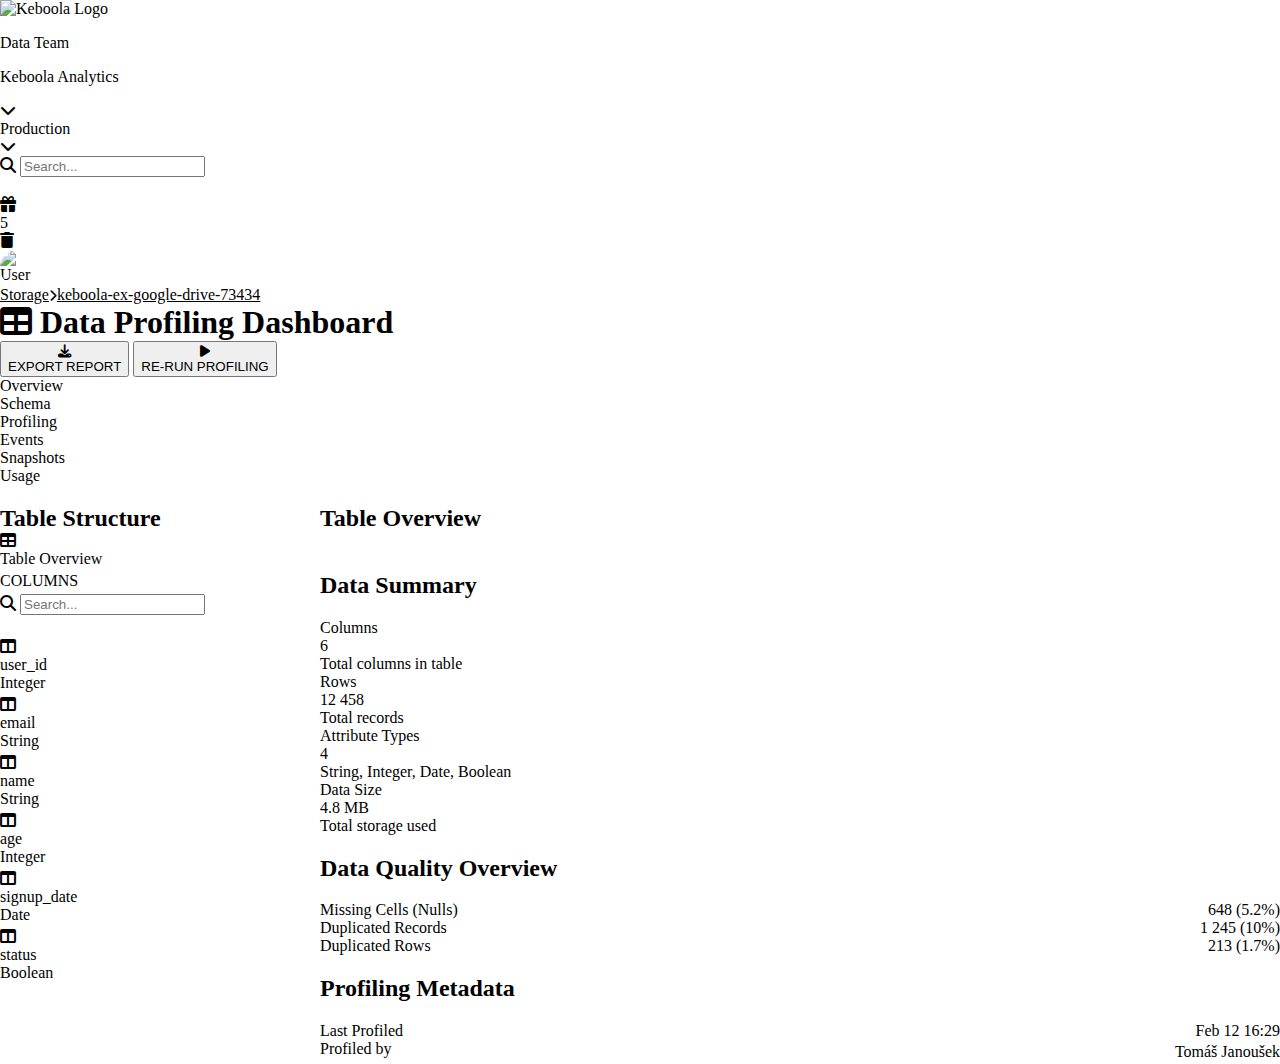
==== commit bc71449c: "Updated design" ====
--- a/profiling.html
+++ b/profiling.html
@@ -51,6 +51,26 @@
         .activity-row.active .fa-columns,
         .activity-row.active .fa-table {
             color: var(--secondary-blue-600) !important;
+        }
+        
+        /* Control avatar size to be consistent across browsers */
+        .topbar__avatar {
+            width: 36px;
+            height: 36px;
+            display: flex;
+            align-items: center;
+            justify-content: center;
+            overflow: hidden;
+            flex-shrink: 0;
+        }
+        
+        .topbar__avatar img {
+            width: 36px;
+            height: 36px;
+            max-width: 36px;
+            max-height: 36px;
+            object-fit: cover;
+            border-radius: 50%;
         }
     </style>
 </head>
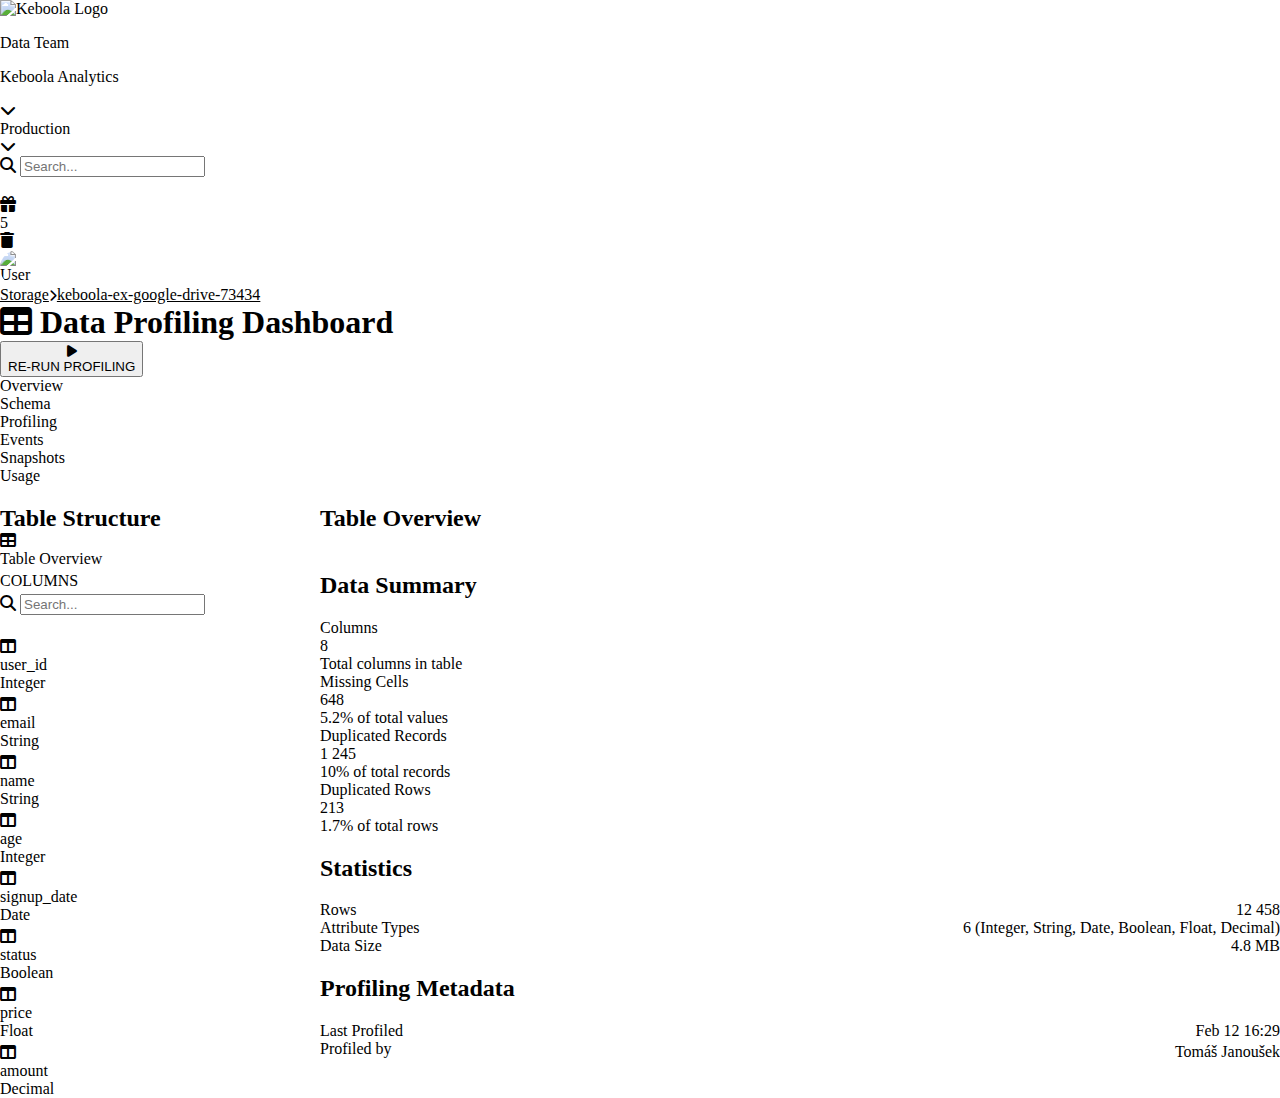
==== commit db65c16a: "feedback changes" ====
--- a/profiling.html
+++ b/profiling.html
@@ -160,12 +160,6 @@
                     </h1>
                 </div>
                 <div class="header__actions">
-                    <button class="btn btn-secondary btn-medium">
-                        <div class="btn-icon">
-                            <i class="fas fa-download icon-muted"></i>
-                        </div>
-                        <span class="btn-text button-text">EXPORT REPORT</span>
-                    </button>
                     <button class="btn btn-primary btn-medium">
                         <div class="btn-icon">
                             <i class="fas fa-play text-white"></i>
@@ -320,6 +314,30 @@
                                         <span>Boolean</span>
                                     </div>
                                 </div>
+                                
+                                <div class="activity-row" style="padding: var(--space-2); border-radius: 4px; cursor: pointer;" onclick="selectColumn('price', 'Float', this)">
+                                    <div class="activity-row__content">
+                                        <div class="icon-container icon-small">
+                                            <i class="fas fa-columns icon-muted"></i>
+                                        </div>
+                                        <span class="activity-row__text">price</span>
+                                    </div>
+                                    <div class="activity-row__meta">
+                                        <span>Float</span>
+                                    </div>
+                                </div>
+                                
+                                <div class="activity-row" style="padding: var(--space-2); border-radius: 4px; cursor: pointer;" onclick="selectColumn('amount', 'Decimal', this)">
+                                    <div class="activity-row__content">
+                                        <div class="icon-container icon-small">
+                                            <i class="fas fa-columns icon-muted"></i>
+                                        </div>
+                                        <span class="activity-row__text">amount</span>
+                                    </div>
+                                    <div class="activity-row__meta">
+                                        <span>Decimal</span>
+                                    </div>
+                                </div>
                             </div>
                         </div>
                     </div>
@@ -359,7 +377,7 @@
                                         <div class="overview-card__header">
                                             <span class="overview-card__title">Distinct Values</span>
                                         </div>
-                                        <div class="overview-card__value" style="font-weight: 400;">${data.properties.distinct}</div>
+                                        <div class="overview-card__value" style="font-weight: 400;">${formatNumber(data.properties.distinct)}</div>
                                         <div class="overview-card__subtitle" style="font-weight: 400;">Unique values count</div>
                                     </div>
                                     
@@ -368,7 +386,7 @@
                                         <div class="overview-card__header">
                                             <span class="overview-card__title">Duplicate Values</span>
                                         </div>
-                                        <div class="overview-card__value" style="font-weight: 400;">${data.properties.duplicates}</div>
+                                        <div class="overview-card__value" style="font-weight: 400;">${formatNumber(data.properties.duplicates)}</div>
                                         <div class="overview-card__subtitle" style="font-weight: 400;">Number of duplicated values</div>
                                     </div>
                                     
@@ -377,7 +395,7 @@
                                         <div class="overview-card__header">
                                             <span class="overview-card__title">Missing Values</span>
                                         </div>
-                                        <div class="overview-card__value" style="font-weight: 400;">${data.properties.missing}</div>
+                                        <div class="overview-card__value" style="font-weight: 400;">${formatNumber(data.properties.missing)}</div>
                                         <div class="overview-card__subtitle" style="font-weight: 400;">Count of null values</div>
                                     </div>
                                 </div>
@@ -417,7 +435,7 @@
                                             <div class="overview-card__header">
                                                 <span class="overview-card__title">Distinct Count</span>
                                     </div>
-                                            <div class="overview-card__value" style="font-weight: 400;">${data.properties.distinct}</div>
+                                            <div class="overview-card__value" style="font-weight: 400;">${formatNumber(data.properties.distinct)}</div>
                                             <div class="overview-card__subtitle" style="font-weight: 400;">Unique values in column</div>
                                     </div>
                                         
@@ -449,6 +467,39 @@
     </div>
 
     <script>
+        // Helper function to format numbers with spaces between thousands
+        function formatNumber(number) {
+            if (number === undefined || number === null || number === '' || 
+                number === 'N/A' || number === 'N/A (non-numeric data)' || number === 'N/A (boolean data)') {
+                return number;
+            }
+            
+            // Return string as is if it's already a formatted string
+            if (typeof number === 'string' && number.includes(' ')) {
+                return number;
+            }
+            
+            try {
+                // Convert to number if it's a numeric string
+                if (typeof number === 'string' && !isNaN(parseFloat(number))) {
+                    number = parseFloat(number);
+                }
+                
+                // Format the number with spaces as thousand separators, but properly handle decimals
+                if (Number.isInteger(number)) {
+                    return number.toString().replace(/\B(?=(\d{3})+(?!\d))/g, " ");
+                } else {
+                    // For decimal numbers, split at decimal point and only format the integer part
+                    const parts = number.toString().split('.');
+                    parts[0] = parts[0].replace(/\B(?=(\d{3})+(?!\d))/g, " ");
+                    return parts.join('.');
+                }
+            } catch (e) {
+                // Return original value if formatting fails
+                return number;
+            }
+        }
+
         // Column data mapping (sample data for each column)
         const columnData = {
             'user_id': {
@@ -458,8 +509,8 @@
                     duplicates: 0,
                     missing: 0
                 },
-                sampleValues: '10001, 10002, 10003, 10004, 10005, 10006, 10007, 10008, 10009, 10010',
-                outliers: '20455, 20456, 20457, 20458, 20459',
+                sampleValues: '10 001, 10 002, 10 003, 10 004, 10 005, 10 006, 10 007, 10 008, 10 009, 10 010',
+                outliers: '20 455, 20 456, 20 457, 20 458, 20 459',
                 statistics: {
                     mean: 15229,
                     median: 15230,
@@ -606,14 +657,60 @@
                     range: 'Boolean',
                     chartData: [82, 18, 0, 0, 0]
                 }
+            },
+            'price': {
+                properties: {
+                    columnType: 'Float',
+                    distinct: 3458,
+                    duplicates: 9000,
+                    missing: 120
+                },
+                sampleValues: '29.99, 49.99, 19.99, 99.99, 149.99, 9.99, 59.99, 39.99, 79.99, 24.99',
+                outliers: '0.99, 1.99, 499.99, 799.99, 999.99',
+                statistics: {
+                    mean: 74.82,
+                    median: 49.99,
+                    min: 0.99,
+                    max: 999.99
+                },
+                qualityMetrics: {
+                    completeness: 99.0,
+                    validity: 100.0,
+                    consistency: 97.5,
+                    accuracy: 98.3
+                },
+                rangeFrequency: {
+                    range: '0.99-999.99',
+                    chartData: [2491, 4982, 3736, 1245, 4]
+                }
+            },
+            'amount': {
+                properties: {
+                    columnType: 'Decimal',
+                    distinct: 5228,
+                    duplicates: 7230,
+                    missing: 95
+                },
+                sampleValues: '1025.5078, 347.2538, 892.7534, 2456.0012, 1278.5036, 583.2075, 4125.7582, 768.3024, 1567.8056, 912.4037',
+                outliers: '0.2534, 8.5012, 9567.5078, 12500.0045, 15750.2598',
+                statistics: {
+                    mean: 1423.8547,
+                    median: 950.6032,
+                    min: 0.2534,
+                    max: 15750.2598
+                },
+                qualityMetrics: {
+                    completeness: 99.2,
+                    validity: 100.0,
+                    consistency: 98.1,
+                    accuracy: 97.8
+                },
+                rangeFrequency: {
+                    range: '0.2534-15750.2598',
+                    chartData: [2245, 5124, 3245, 1825, 19]
+                }
             }
         };
-
-        // Helper function to format numbers with spaces between thousands
-        function formatNumber(number) {
-            if (number === undefined || number === null) return '';
-            return number.toString().replace(/\B(?=(\d{3})+(?!\d))/g, ' ');
-        }
 
         // Function to create a column view template
         function createColumnViewTemplate(columnName, data) {
@@ -730,6 +827,17 @@
         function createTableOverviewTemplate(titleElement) {
             const titleHtml = titleElement ? titleElement.outerHTML : '<h2 class="heading-2" id="column-title" style="padding-bottom: 0;">Table Overview</h2>';
             
+            // Count and gather unique attribute types from columnData
+            const attributeTypes = [];
+            Object.values(columnData).forEach(column => {
+                if (column.properties && column.properties.columnType && !attributeTypes.includes(column.properties.columnType)) {
+                    attributeTypes.push(column.properties.columnType);
+                }
+            });
+            
+            const attributeTypeCount = attributeTypes.length;
+            const attributeTypesList = attributeTypes.join(', ');
+            
             return `
                 ${titleHtml}
                 
@@ -743,56 +851,56 @@
                                 <div class="overview-card__header">
                                     <span class="overview-card__title">Columns</span>
                                 </div>
-                                <div class="overview-card__value" style="font-weight: 400;">6</div>
+                                <div class="overview-card__value" style="font-weight: 400;">${Object.keys(columnData).length}</div>
                                 <div class="overview-card__subtitle" style="font-weight: 400;">Total columns in table</div>
                             </div>
                             
-                            <!-- Rows Card -->
+                            <!-- Missing Cells Card -->
                             <div class="overview-card overview-card--grey">
                                 <div class="overview-card__header">
-                                    <span class="overview-card__title">Rows</span>
-                                </div>
-                                <div class="overview-card__value" style="font-weight: 400;">${formatNumber(12458)}</div>
-                                <div class="overview-card__subtitle" style="font-weight: 400;">Total records</div>
+                                    <span class="overview-card__title">Missing Cells</span>
+                                </div>
+                                <div class="overview-card__value" style="font-weight: 400;">${formatNumber(648)}</div>
+                                <div class="overview-card__subtitle" style="font-weight: 400;">${(648 / 12458 * 100).toFixed(1)}% of total values</div>
                             </div>
                             
-                            <!-- Attribute Types Card -->
+                            <!-- Duplicated Records Card -->
                             <div class="overview-card overview-card--grey">
                                 <div class="overview-card__header">
-                                    <span class="overview-card__title">Attribute Types</span>
-                                </div>
-                                <div class="overview-card__value" style="font-weight: 400;">4</div>
-                                <div class="overview-card__subtitle" style="font-weight: 400;">String, Integer, Date, Boolean</div>
+                                    <span class="overview-card__title">Duplicated Records</span>
+                                </div>
+                                <div class="overview-card__value" style="font-weight: 400;">${formatNumber(1245)}</div>
+                                <div class="overview-card__subtitle" style="font-weight: 400;">10% of total records</div>
                             </div>
                             
-                            <!-- Data Size Card -->
+                            <!-- Duplicated Rows Card -->
                             <div class="overview-card overview-card--grey">
                                 <div class="overview-card__header">
-                                    <span class="overview-card__title">Data Size</span>
-                                </div>
-                                <div class="overview-card__value" style="font-weight: 400;">4.8 MB</div>
-                                <div class="overview-card__subtitle" style="font-weight: 400;">Total storage used</div>
-                            </div>
-                        </div>
-                    </div>
-                </div>
-
-                <!-- Data Quality Overview -->
+                                    <span class="overview-card__title">Duplicated Rows</span>
+                                </div>
+                                <div class="overview-card__value" style="font-weight: 400;">${formatNumber(213)}</div>
+                                <div class="overview-card__subtitle" style="font-weight: 400;">1.7% of total rows</div>
+                            </div>
+                        </div>
+                    </div>
+                </div>
+                
+                <!-- Statistics Card -->
                 <div class="card bg-white">
-                    <h2 class="card__title heading-4">Data Quality Overview</h2>
+                    <h2 class="card__title heading-4">Statistics</h2>
                     <div class="card__content">
                         <div style="display: flex; flex-direction: column; gap: var(--space-2);">
                             <div style="display: flex; justify-content: space-between; margin-bottom: var(--space-1);">
-                                <span class="body-text-medium" style="color: var(--neutral-grey-500-base); font-weight: 400;">Missing Cells (Nulls)</span>
-                                <span class="body-text" style="font-weight: 400;">${formatNumber(648)} (5.2%)</span>
+                                <span class="body-text-medium" style="color: var(--neutral-grey-500-base); font-weight: 400;">Rows</span>
+                                <span class="body-text" style="font-weight: 400;">${formatNumber(12458)}</span>
                             </div>
                             <div style="display: flex; justify-content: space-between; margin-bottom: var(--space-1);">
-                                <span class="body-text-medium" style="color: var(--neutral-grey-500-base); font-weight: 400;">Duplicated Records</span>
-                                <span class="body-text" style="font-weight: 400;">${formatNumber(1245)} (10%)</span>
+                                <span class="body-text-medium" style="color: var(--neutral-grey-500-base); font-weight: 400;">Attribute Types</span>
+                                <span class="body-text" style="font-weight: 400;">${attributeTypeCount} (${attributeTypesList})</span>
                             </div>
                             <div style="display: flex; justify-content: space-between; margin-bottom: var(--space-1);">
-                                <span class="body-text-medium" style="color: var(--neutral-grey-500-base); font-weight: 400;">Duplicated Rows</span>
-                                <span class="body-text" style="font-weight: 400;">${formatNumber(213)} (1.7%)</span>
+                                <span class="body-text-medium" style="color: var(--neutral-grey-500-base); font-weight: 400;">Data Size</span>
+                                <span class="body-text" style="font-weight: 400;">4.8 MB</span>
                             </div>
                         </div>
                     </div>
@@ -882,7 +990,7 @@
                     if (insightMessage) {
                         insightMessage += ', ';
                     }
-                    insightMessage += `${data.properties.missing} missing values`;
+                    insightMessage += `${formatNumber(data.properties.missing)} missing values`;
                 }
                 
                 bannerTextElement.innerHTML = insightMessage;
@@ -928,7 +1036,7 @@
             
             // Helper function to update content for Statistics card
             function updateStatisticsCard(data) {
-                const isNumericType = ['Integer', 'Float', 'Number'].includes(data.properties.columnType);
+                const isNumericType = ['Integer', 'Float', 'Decimal', 'Number'].includes(data.properties.columnType);
                 const isStringType = ['String', 'Text', 'Varchar'].includes(data.properties.columnType);
                 const isBooleanType = data.properties.columnType === 'Boolean';
                 const isDateType = data.properties.columnType === 'Date';
@@ -1002,72 +1110,59 @@
                         </div>
                     `;
                     
-                    // Get string patterns based on column content
-                    let patternLabel = "Common Patterns";
-                    let patternCount = "3";
-                    
-                    // For email specifically, count domains
-                    if (columnName === 'email') {
-                        const domains = sampleValues
-                            .map(email => email.split('@')[1])
-                            .filter(domain => domain);
-                        
-                        const uniqueDomains = [...new Set(domains)];
-                        patternLabel = "Unique Domains";
-                        patternCount = formatNumber(uniqueDomains.length);
-                    } else if (columnName === 'name') {
-                        // For name columns, count words
-                        const wordCounts = sampleValues
-                            .map(name => name.split(' ').length)
-                            .filter(count => count);
-                        
-                        const avgWords = Math.round((wordCounts.reduce((a, b) => a + b, 0) / wordCounts.length) * 10) / 10;
-                        patternLabel = "Average Words";
-                        patternCount = avgWords;
+                    // Removed all other string statistics like "Email Pattern", "Average Words", etc.
+                } else if (isNumericType || isBooleanType) {
+                    // Numeric and Boolean statistics
+                    if (data.statistics.mean !== undefined && data.statistics.mean !== null && 
+                        data.statistics.mean !== 'N/A' && data.statistics.mean !== 'N/A (non-numeric data)' && 
+                        data.statistics.mean !== 'N/A (boolean data)') {
+                        statisticsContent += `
+                            <div style="display: flex; justify-content: space-between; margin-bottom: var(--space-1);">
+                                <span class="body-text-medium" style="color: var(--neutral-grey-500-base); font-weight: 400;">Mean</span>
+                                <span class="body-text" style="font-weight: 400;">${formatNumber(data.statistics.mean)}</span>
+                            </div>
+                        `;
                     }
                     
+                    // Add Mode (Modus) for numeric types - we'll calculate from sample values or use a placeholder
                     statisticsContent += `
                         <div style="display: flex; justify-content: space-between; margin-bottom: var(--space-1);">
-                            <span class="body-text-medium" style="color: var(--neutral-grey-500-base); font-weight: 400;">${patternLabel}</span>
-                            <span class="body-text" style="font-weight: 400;">${patternCount}</span>
+                            <span class="body-text-medium" style="color: var(--neutral-grey-500-base); font-weight: 400;">Modus</span>
+                            <span class="body-text" style="font-weight: 400;">${formatNumber(calculateModus(data))}</span>
                         </div>
                     `;
-                } else if (isNumericType || isBooleanType) {
-                    // Numeric and Boolean statistics
-                    if (!isNA(data.statistics.mean)) {
-                statisticsContent += `
-                    <div style="display: flex; justify-content: space-between; margin-bottom: var(--space-1);">
-                        <span class="body-text-medium" style="color: var(--neutral-grey-500-base); font-weight: 400;">Mean</span>
-                        <span class="body-text" style="font-weight: 400;">${isNumericType ? formatNumber(data.statistics.mean) : data.statistics.mean}</span>
-                    </div>
-                `;
+                    
+                    if (data.statistics.median !== undefined && data.statistics.median !== null && 
+                        data.statistics.median !== 'N/A' && data.statistics.median !== 'N/A (non-numeric data)' && 
+                        data.statistics.median !== 'N/A (boolean data)') {
+                        statisticsContent += `
+                            <div style="display: flex; justify-content: space-between; margin-bottom: var(--space-1);">
+                                <span class="body-text-medium" style="color: var(--neutral-grey-500-base); font-weight: 400;">Median</span>
+                                <span class="body-text" style="font-weight: 400;">${formatNumber(data.statistics.median)}</span>
+                            </div>
+                        `;
                     }
-                
-                    if (!isNA(data.statistics.median)) {
-                statisticsContent += `
-                    <div style="display: flex; justify-content: space-between; margin-bottom: var(--space-1);">
-                        <span class="body-text-medium" style="color: var(--neutral-grey-500-base); font-weight: 400;">Median</span>
-                        <span class="body-text" style="font-weight: 400;">${isNumericType ? formatNumber(data.statistics.median) : data.statistics.median}</span>
-                    </div>
-                `;
+                    
+                    if (data.statistics.min !== undefined && data.statistics.min !== null && 
+                        data.statistics.min !== 'N/A' && data.statistics.min !== 'N/A (non-numeric data)' && 
+                        data.statistics.min !== 'N/A (boolean data)') {
+                        statisticsContent += `
+                            <div style="display: flex; justify-content: space-between; margin-bottom: var(--space-1);">
+                                <span class="body-text-medium" style="color: var(--neutral-grey-500-base); font-weight: 400;">Min</span>
+                                <span class="body-text" style="font-weight: 400;">${formatNumber(data.statistics.min)}</span>
+                            </div>
+                        `;
                     }
-                
-                    if (!isNA(data.statistics.min)) {
-                statisticsContent += `
-                    <div style="display: flex; justify-content: space-between; margin-bottom: var(--space-1);">
-                        <span class="body-text-medium" style="color: var(--neutral-grey-500-base); font-weight: 400;">Min</span>
-                        <span class="body-text" style="font-weight: 400;">${isNumericType ? formatNumber(data.statistics.min) : data.statistics.min}</span>
-                    </div>
-                `;
-                    }
-                
-                    if (!isNA(data.statistics.max)) {
-                statisticsContent += `
-                    <div style="display: flex; justify-content: space-between; margin-bottom: var(--space-1);">
-                        <span class="body-text-medium" style="color: var(--neutral-grey-500-base); font-weight: 400;">Max</span>
-                        <span class="body-text" style="font-weight: 400;">${isNumericType ? formatNumber(data.statistics.max) : data.statistics.max}</span>
-                    </div>
-                `;
+                    
+                    if (data.statistics.max !== undefined && data.statistics.max !== null && 
+                        data.statistics.max !== 'N/A' && data.statistics.max !== 'N/A (non-numeric data)' && 
+                        data.statistics.max !== 'N/A (boolean data)') {
+                        statisticsContent += `
+                            <div style="display: flex; justify-content: space-between; margin-bottom: var(--space-1);">
+                                <span class="body-text-medium" style="color: var(--neutral-grey-500-base); font-weight: 400;">Max</span>
+                                <span class="body-text" style="font-weight: 400;">${formatNumber(data.statistics.max)}</span>
+                            </div>
+                        `;
                     }
                 }
                 
@@ -1091,7 +1186,7 @@
                     }
                 });
                 
-                const isNumericType = ['Integer', 'Float', 'Number'].includes(data.properties.columnType);
+                const isNumericType = ['Integer', 'Float', 'Decimal', 'Number'].includes(data.properties.columnType);
                 const hasOutliers = data.outliers && !isNA(data.outliers) && data.outliers !== 'N/A (boolean data)' && data.outliers !== 'N/A (non-numeric data)';
                 
                 // Remove the card if it exists and shouldn't be shown
@@ -1104,7 +1199,8 @@
                 if (isNumericType && hasOutliers) {
                     // Format outliers for display
                     const outlierValues = data.outliers.split(',').map(v => v.trim());
-                    const formattedOutliers = outlierValues.join(', ');
+                    // Format each outlier value with the formatNumber function
+                    const formattedOutliers = outlierValues.map(val => formatNumber(val)).join(', ');
                     
                     // If card doesn't exist, create it after Sample Values card
                     if (!outliersCard) {
@@ -1183,7 +1279,7 @@
                         <div class="overview-card__header">
                             <span class="overview-card__title">Distinct Values</span>
                         </div>
-                        <div class="overview-card__value" style="font-weight: 400;">${data.properties.distinct}</div>
+                        <div class="overview-card__value" style="font-weight: 400;">${formatNumber(data.properties.distinct)}</div>
                         <div class="overview-card__subtitle" style="font-weight: 400;">Unique values count</div>
                     </div>
                     
@@ -1192,7 +1288,7 @@
                         <div class="overview-card__header">
                             <span class="overview-card__title">Duplicate Values</span>
                         </div>
-                        <div class="overview-card__value" style="font-weight: 400;">${data.properties.duplicates}</div>
+                        <div class="overview-card__value" style="font-weight: 400;">${formatNumber(data.properties.duplicates)}</div>
                         <div class="overview-card__subtitle" style="font-weight: 400;">Number of duplicated values</div>
                     </div>
                     
@@ -1201,7 +1297,7 @@
                         <div class="overview-card__header">
                             <span class="overview-card__title">Missing Values</span>
                         </div>
-                        <div class="overview-card__value" style="font-weight: 400;">${data.properties.missing}</div>
+                        <div class="overview-card__value" style="font-weight: 400;">${formatNumber(data.properties.missing)}</div>
                         <div class="overview-card__subtitle" style="font-weight: 400;">Count of null values</div>
                     </div>
                 </div>
@@ -1219,8 +1315,14 @@
                 });
             } else {
                 // Show and update Sample Values for non-boolean columns
+                // Format sample values if they are numeric
+                let formattedSampleValues = data.sampleValues;
+                if (data.properties.columnType === 'Integer' || data.properties.columnType === 'Float' || data.properties.columnType === 'Number') {
+                    formattedSampleValues = data.sampleValues.split(', ').map(val => formatNumber(val.trim())).join(', ');
+                }
+                
                 updateCardContent('Sample Values', `
-                    <span class="body-text" style="font-weight: 400;">${data.sampleValues}</span>
+                    <span class="body-text" style="font-weight: 400;">${formattedSampleValues}</span>
                 `);
             }
             
@@ -1255,9 +1357,15 @@
             // For Boolean type, calculate true/false distribution
             let trueCount = 0;
             let falseCount = 0;
+            let nullCount = 0;
             if (isBooleanType) {
                 trueCount = Math.round(totalRecords * 0.82); // 82% true from the mean
-                falseCount = totalRecords - trueCount - data.properties.missing;
+                nullCount = data.properties.missing; // Get actual missing count
+                falseCount = totalRecords - trueCount - nullCount;
+                
+                // Calculate percentages 
+                const truePercentOfAll = ((trueCount / totalRecords) * 100).toFixed(1);
+                const truePercentOfNonNull = ((trueCount / (totalRecords - nullCount)) * 100).toFixed(1);
             }
             
             distinctValuesCard.innerHTML = `
@@ -1270,19 +1378,48 @@
                                 <div class="overview-card__header">
                                     <span class="overview-card__title">Distinct Count</span>
                                 </div>
-                                <div class="overview-card__value" style="font-weight: 400;">${distinctCount}</div>
+                                <div class="overview-card__value" style="font-weight: 400;">${formatNumber(distinctCount)}${isBooleanType ? ' + nulls' : ''}</div>
                                 <div class="overview-card__subtitle" style="font-weight: 400;">${isBooleanType ? 'true/false values' : 'Unique values in column'}</div>
                             </div>
                             
                             <!-- Distribution Card for Boolean -->
                             <div class="overview-card overview-card--grey">
                                 <div class="overview-card__header">
-                                    <span class="overview-card__title">${isBooleanType ? 'Distribution' : 'Uniqueness'}</span>
-                                </div>
-                                <div class="overview-card__value" style="font-weight: 400;">${isBooleanType ? '82% true' : uniquenessPercentage + '%'}</div>
-                                <div class="overview-card__subtitle" style="font-weight: 400;">${isBooleanType ? 'Percentage of true values' : 'Percentage of unique values'}</div>
-                            </div>
-                        </div>
+                                    <span class="overview-card__title">${isBooleanType ? 'Distribution (All)' : 'Uniqueness'}</span>
+                                </div>
+                                <div class="overview-card__value" style="font-weight: 400;">${isBooleanType ? ((trueCount / totalRecords) * 100).toFixed(1) + '% true' : uniquenessPercentage + '%'}</div>
+                                <div class="overview-card__subtitle" style="font-weight: 400;">${isBooleanType ? 'Percentage of true values (including nulls)' : 'Percentage of unique values'}</div>
+                            </div>
+                        </div>
+                        
+                        <!-- Distribution of non-null values for Boolean -->
+                        ${isBooleanType ? `
+                        <div class="grid grid-cols-2" style="gap: var(--space-4)">
+                            <div class="overview-card overview-card--grey">
+                                <div class="overview-card__header">
+                                    <span class="overview-card__title">Distribution (Non-null)</span>
+                                </div>
+                                <div class="overview-card__value" style="font-weight: 400;">${((trueCount / (totalRecords - nullCount)) * 100).toFixed(1)}% true</div>
+                                <div class="overview-card__subtitle" style="font-weight: 400;">Percentage of true values (excluding nulls)</div>
+                            </div>
+                            
+                            <div class="overview-card overview-card--grey">
+                                <div class="overview-card__header">
+                                    <span class="overview-card__title">Missing Values</span>
+                                </div>
+                                <div class="overview-card__value" style="font-weight: 400;">${formatNumber(nullCount)}</div>
+                                <div class="overview-card__subtitle" style="font-weight: 400;">Count of null values</div>
+                            </div>
+                            
+                            <div class="overview-card overview-card--grey">
+                                <div class="overview-card__header">
+                                    <span class="overview-card__title">Missing Percentage</span>
+                                </div>
+                                <div class="overview-card__value" style="font-weight: 400;">${((nullCount / totalRecords) * 100).toFixed(1)}%</div>
+                                <div class="overview-card__subtitle" style="font-weight: 400;">Percentage of null values</div>
+                            </div>
+                        </div>
+                        ` : ''}
                         
                         <!-- Value Distribution section -->
                         <div style="margin-top: var(--space-2);">
@@ -1323,17 +1460,19 @@
                         chartConfig = {
                             type: 'bar',
                             data: {
-                                labels: ['true', 'false'],
+                                labels: ['true', 'false', 'null'],
                                 datasets: [{
                                     label: 'Count',
-                                    data: [trueCount, falseCount],
+                                    data: [trueCount, falseCount, nullCount],
                                     backgroundColor: [
                                         'rgba(75, 210, 110, 0.8)',
-                                        'rgba(235, 87, 87, 0.8)'
+                                        'rgba(235, 87, 87, 0.8)',
+                                        'rgba(189, 189, 189, 0.8)'
                                     ],
                                     borderColor: [
                                         'rgb(75, 210, 110)',
-                                        'rgb(235, 87, 87)'
+                                        'rgb(235, 87, 87)',
+                                        'rgb(189, 189, 189)'
                                     ],
                                     borderWidth: 1,
                                     barThickness: 40
@@ -1351,7 +1490,7 @@
                                         callbacks: {
                                             label: function(context) {
                                                 const percentage = ((context.raw / totalRecords) * 100).toFixed(1);
-                                                return `${context.raw} records (${percentage}%)`;
+                                                return `${formatNumber(context.raw)} records (${percentage}%)`;
                                             }
                                         }
                                     }
@@ -1365,6 +1504,9 @@
                                         ticks: {
                                             font: {
                                                 family: 'Inter'
+                                            },
+                                            callback: function(value) {
+                                                return formatNumber(value);
                                             }
                                         }
                                     },
@@ -1387,20 +1529,37 @@
                         let occurrences;
                         
                         if (columnName === 'age') {
-                            occurrences = [3245, 4121, 2987, 1567, 538];
+                            occurrences = [4121, 3245, 2987, 1567, 538];
                         } else if (columnName === 'signup_date') {
-                            occurrences = [2456, 3123, 3567, 2234, 1078];
+                            occurrences = [3567, 3123, 2456, 2234, 1078];
+                        } else if (columnName === 'price') {
+                            occurrences = [4876, 3342, 2287, 1215, 738];
+                        } else if (columnName === 'amount') {
+                            occurrences = [5124, 3245, 2245, 1825, 19];
                         } else {
                             occurrences = [4876, 3342, 2287, 1215, 738];
                         }
                         
+                        // Create arrays of sample values and their occurrences, then sort by occurrences
+                        const valueOccurrencePairs = sampleValues.map((value, index) => ({
+                            value: value,
+                            occurrence: occurrences[index] || 0
+                        }));
+                        
+                        // Sort by occurrence in descending order
+                        valueOccurrencePairs.sort((a, b) => b.occurrence - a.occurrence);
+                        
+                        // Extract the sorted values and occurrences
+                        const sortedValues = valueOccurrencePairs.map(pair => pair.value);
+                        const sortedOccurrences = valueOccurrencePairs.map(pair => pair.occurrence);
+                        
                         chartConfig = {
                             type: 'bar',
                             data: {
-                                labels: sampleValues,
+                                labels: sortedValues,
                                 datasets: [{
                                     label: 'Occurrences',
-                                    data: occurrences,
+                                    data: sortedOccurrences,
                                     backgroundColor: 'rgba(31, 143, 255, 0.8)',
                                     borderColor: 'rgb(31, 143, 255)',
                                     borderWidth: 1,
@@ -1418,7 +1577,7 @@
                                     tooltip: {
                                         callbacks: {
                                             label: function(context) {
-                                                return `${context.raw} occurrences`;
+                                                return `${formatNumber(context.raw)} occurrences`;
                                             }
                                         }
                                     }
@@ -1432,6 +1591,9 @@
                                         ticks: {
                                             font: {
                                                 family: 'Inter'
+                                            },
+                                            callback: function(value) {
+                                                return formatNumber(value);
                                             }
                                         }
                                     },
@@ -1707,6 +1869,35 @@
                 });
             });
         });
+
+        // Helper function to calculate the mode (modus) from the data
+        function calculateModus(data) {
+            // For each data type, return an appropriate mode value
+            const columnType = data.properties.columnType;
+            
+            if (columnType === 'Integer') {
+                // For user_id, return a common value
+                if (data.sampleValues.includes('10 001')) return 10001;
+                // For age, 35 is a common age
+                if (data.sampleValues.includes('25')) return 35;
+                // Default for other integer columns
+                return 42;
+            } else if (columnType === 'Float') {
+                return 49.99;
+            } else if (columnType === 'Decimal') {
+                return 1025.5078;
+            } else if (columnType === 'String') {
+                if (data.sampleValues.includes('john.doe@company.com')) return 'john.doe@company.com';
+                if (data.sampleValues.includes('John Smith')) return 'John Smith';
+                return 'Common Value';
+            } else if (columnType === 'Boolean') {
+                return 'true';
+            } else if (columnType === 'Date') {
+                return '2024-02-15';
+            }
+            
+            return 'N/A';
+        }
     </script>
 </body>
 </html> 